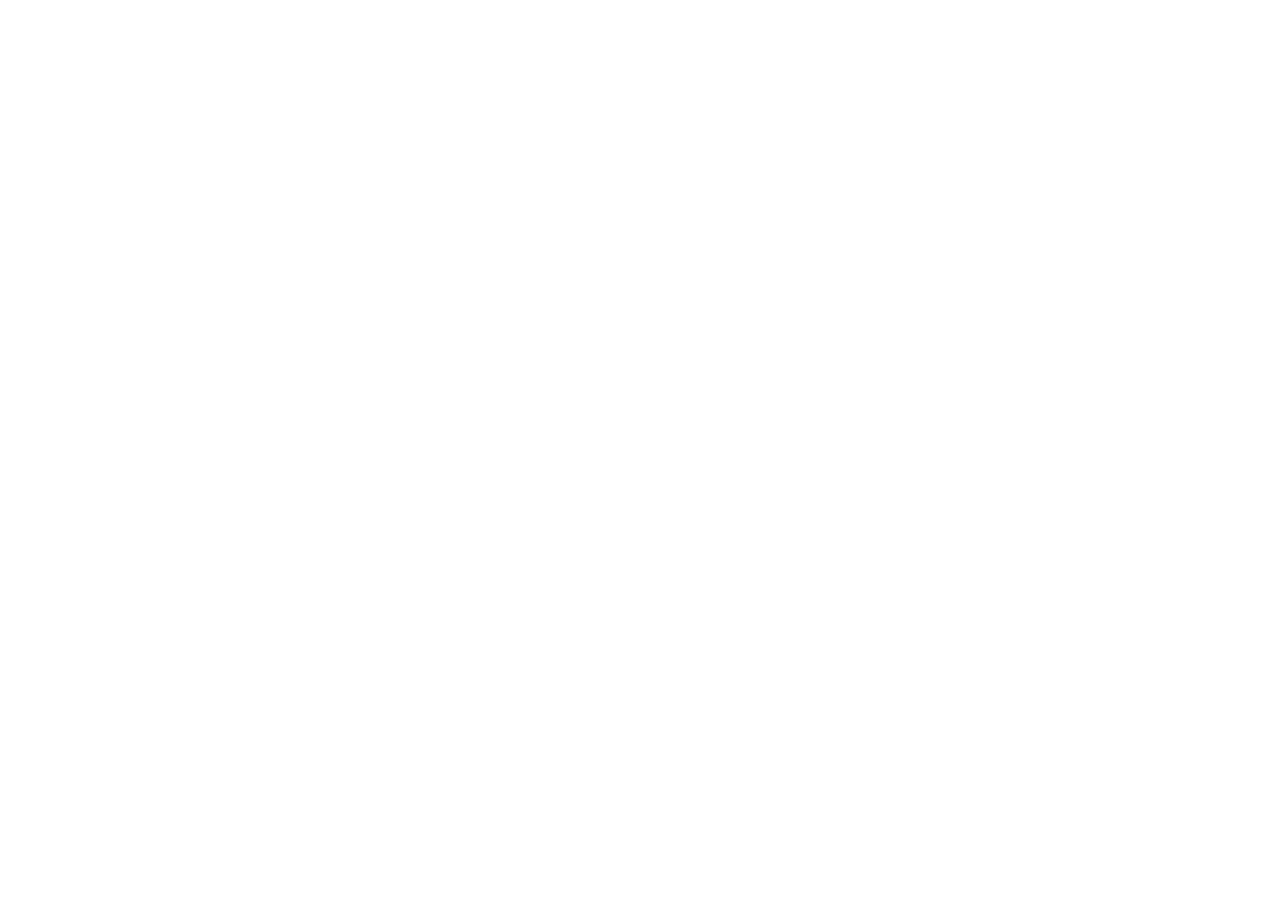
==== index.html @ adcc033c "angular sanitizer" ====
<!DOCTYPE html>
<html ng-app="app">
<head>
    <meta charset="UTF-8">
    <meta name="viewport" content="width=device-width, initial-scale=1.0" />
    <title>bilillustrations</title>

    <meta property="og:title" content="bilillustrations">
    <meta property="og:description" content="Hi! I'm Bilyana a color matcher & shape drawer.">
    <meta property="og:image" content="app/assets/img/profile-img.png">
    <meta property="og:url" content="https://bilillustrations.github.io">
    <meta content="Hi! I'm Bilyana a color matcher & shape drawer." name="description">

    <!-- Favicons -->
    <link href="favicon.png" rel="icon">
    <link href="favicon.png" rel="apple-touch-icon">
    <link rel="icon" type="image/x-icon" href="favicon.png" />

    <!-- Google Fonts -->
    <link href="https://fonts.googleapis.com/css2?family=Montserrat:wght@400;600&family=Roboto&display=swap" rel="stylesheet">

    <!-- Vendor CSS Files -->
    <link href="app/assets/vendor/aos/aos.css" rel="stylesheet">
    <link href="app/assets/vendor/bootstrap/css/bootstrap.min.css" rel="stylesheet">
    <link href="app/assets/vendor/bootstrap-icons/bootstrap-icons.css" rel="stylesheet">

    <!-- Template Main CSS File -->
    <link href="app/assets/css/style.css" rel="stylesheet">
    <link href="app/assets/css/custom.css" rel="stylesheet">
</head>
<body>
    <!-- ======= Mobile nav toggle button ======= -->
    <i class="bi bi-list mobile-nav-toggle d-xl-none"></i>

    <header id="header">
        <menu class="m-0 h-100"></menu>
    </header>

    <legal></legal>
    <main id="main">
        <div class="w-100 text-center d-xl-none mt-5 mb-3">
            <img src="app/assets/img/logo-landscape.png" 
                alt="Bilyana" 
                fetchpriority="high" 
                style="width: 65%; max-width: 300px; min-height: 75px;" />
        </div>
        <portfolio></portfolio>
        <about></about>
        <contact></contact>
        <footer-component></footer-component>
    </main>

    <a href="#" class="back-to-top d-flex align-items-center justify-content-center"><i class="bi bi-arrow-up-short"></i></a>

    <!-- Vendor JS Files -->
    <script src="app/assets/vendor/aos/aos.js"></script>
    <script src="app/assets/vendor/bootstrap/js/bootstrap.bundle.min.js"></script>
    <script src="app/assets/vendor/isotope-layout/isotope.pkgd.min.js"></script>

    <script src="app/plugins/angular.min.js"></script>
    <script src="app/plugins/angular-translate.min.js"></script>
    <script src="app/plugins/angular-translate-loader-static-files.min.js"></script>
    <script src="app/plugins/angular-sanitize.min.js"></script>

    <script src="app/js/main.js"></script>

    <script src="app/components/languageSelector/languageSelector.js"></script>
    <script src="app/components/legal/legal.js"></script>
    <script src="app/components/menu/menu.js"></script>
    <script src="app/components/portfolio/portfolio.js"></script>
    <script src="app/components/contact/contact.js"></script>
    <script src="app/components/footer/footer.js"></script>
    <script src="app/components/about/about.js"></script>
      
    <script src="app/assets/js/main.js"></script>
</body>
</html>
---- app/assets/css/style.css ----
body {
  font-family: 'Montserrat', "Roboto", sans-serif;
  color: #272829;
}

a {
  color: #ec2224;
  text-decoration: none;
}

    a:hover {
        color: #cd1618;
        text-decoration: none;
    }

h1,
h2,
h3,
h4,
h5,
h6 {
  font-family: 'Montserrat', 'Roboto', none;
}

/*--------------------------------------------------------------
# Back to top button
--------------------------------------------------------------*/
.back-to-top {
  position: fixed;
  visibility: hidden;
  opacity: 0;
  right: 15px;
  bottom: 15px;
  z-index: 996;
  background: #ec2224;
  width: 40px;
  height: 40px;
  border-radius: 50px;
  transition: all 0.4s;
}

.back-to-top i {
  font-size: 28px;
  color: #fff;
  line-height: 0;
}

.back-to-top:hover {
  background: #2eafec;
  color: #fff;
}

.back-to-top.active {
  visibility: visible;
  opacity: 1;
}

/*--------------------------------------------------------------
# Header
--------------------------------------------------------------*/
#header {
  position: fixed;
  top: 0;
  left: 0;
  bottom: 0;
  width: 300px;
  transition: all ease-in-out 0.5s;
  z-index: 9997;
  transition: all 0.5s;
  padding: 0 15px;
  overflow-y: auto;
}

#header .profile img {
  margin: 15px auto;
  display: block;
  width: 120px;
  border: 8px solid #2c2f3f;
}

#header .profile h1 {
  font-size: 24px;
  margin: 0;
  padding: 0;
  font-weight: 600;
  -moz-text-align-last: center;
  text-align-last: center;
  font-family: 'Montserrat', "Roboto", sans-serif;
}

#header .profile h1 a,
#header .profile h1 a:hover {
  color: #fff;
  text-decoration: none;
}

#header .profile .social-links a {
  font-size: 18px;
  display: inline-block;
  background: #212431;
  color: #fff;
  line-height: 1;
  padding: 8px 0;
  margin-right: 4px;
  border-radius: 50%;
  text-align: center;
  width: 36px;
  height: 36px;
  transition: 0.3s;
}

#header .profile .social-links a:hover {
  background: #ec2224;
  color: #fff;
  text-decoration: none;
}

#main {
  margin-left: 300px;
}

@media (max-width: 1199px) {
  #header {
    left: -300px;
    box-shadow: none!important;
  }

  #main {
    margin-left: 0;
  }
}

/*--------------------------------------------------------------
# Navigation Menu
--------------------------------------------------------------*/
/* Desktop Navigation */
.nav-menu {
  padding: 30px 0 0 0;
}

.nav-menu * {
  margin: 0;
  padding: 0;
  list-style: none;
}

.nav-menu>ul>li {
  position: relative;
  white-space: nowrap;
}

.nav-menu a,
.nav-menu a:focus {
  display: flex;
  flex-direction: column;
  align-items: center;
  color: #a8a9b4;
  padding: 12px 15px;
  margin-bottom: 8px;
  transition: 0.3s;
  font-size: 15px;
}

.nav-menu a i,
.nav-menu a:focus i {
  font-size: 24px;
  padding-right: 8px;
  color: #6f7180;
}

.nav-menu a:hover,
.nav-menu .active,
.nav-menu .active:focus,
.nav-menu li:hover>a {
  text-decoration: none;
  color: #fff;
}

.nav-menu a:hover i,
.nav-menu .active i,
.nav-menu .active:focus i,
.nav-menu li:hover>a i {
  color: #ec2224;
}

/* Mobile Navigation */
.mobile-nav-toggle {
  position: fixed;
  right: 15px;
  top: 15px;
  z-index: 9998;
  border: 0;
  font-size: 24px;
  transition: all 0.4s;
  outline: none !important;
  background-color: #ec2224;
  color: #fff;
  width: 40px;
  height: 40px;
  display: inline-flex;
  align-items: center;
  justify-content: center;
  line-height: 0;
  border-radius: 50px;
  cursor: pointer;
}

.mobile-nav-active {
  overflow: hidden;
}

.mobile-nav-active #header {
  left: 0;
  box-shadow: 0px 0px 15px #00000026 !important;
  
}

/*--------------------------------------------------------------
# Sections General
--------------------------------------------------------------*/
section {
  padding: 60px 0;
  overflow: hidden;
}

.section-bg {
    background: #fff9fc;
}

.section-title {
  padding-bottom: 30px;
}

.section-title h2 {
  font-size: 32px;
  font-weight: bold;
  margin-bottom: 20px;
  padding-bottom: 20px;
  position: relative;
  color: #173b6c;
  text-align: center;
}

.section-title p {
  margin-bottom: 0;
}

/*--------------------------------------------------------------
# About
--------------------------------------------------------------*/
.about .content h3 {
  font-weight: 700;
  font-size: 26px;
  color: #173b6c;
}

.about .content ul {
  list-style: none;
  padding: 0;
}

.about .content ul li {
  margin-bottom: 20px;
  display: flex;
  align-items: center;
}

.about .content ul strong {
  margin-right: 10px;
}

.about .content ul i {
  font-size: 16px;
  margin-right: 5px;
  color: #ec2224;
  line-height: 0;
}

.about .content p:last-child {
  margin-bottom: 0;
}


/*--------------------------------------------------------------
# Portfolio
--------------------------------------------------------------*/
.portfolio .portfolio-item {
  margin-bottom: 30px;
}

.portfolio #portfolio-filter-category {
  padding: 0;
  margin: 0 auto 35px auto;
  list-style: none;
  text-align: center;
  background: #fff;
  border-radius: 50px;
  padding: 2px 15px;
}

.portfolio #portfolio-filter-category li {
  cursor: pointer;
  display: inline-block;
  padding: 10px 15px 8px 15px;
  font-size: 14px;
  font-weight: 600;
  line-height: 1;
  text-transform: uppercase;
  color: #272829;
  margin-bottom: 5px;
  transition: all 0.3s ease-in-out;
}

.portfolio #portfolio-filter-category li:hover,
.portfolio #portfolio-filter-category li.filter-active {
  color: #ec2224;
}

.portfolio #portfolio-filter-category li:last-child {
  margin-right: 0;
}

.portfolio .portfolio-wrap {
  transition: 0.3s;
  position: relative;
  overflow: hidden;
  z-index: 1;
}

.portfolio .portfolio-wrap::before {
  content: "";
  background: rgba(255, 255, 255, 0.5);
  position: absolute;
  left: 0;
  right: 0;
  top: 0;
  bottom: 0;
  transition: all ease-in-out 0.3s;
  z-index: 2;
  opacity: 0;
}

.portfolio .portfolio-wrap .portfolio-links {
  opacity: 1;
  left: 0;
  right: 0;
  bottom: -60px;
  z-index: 3;
  position: absolute;
  transition: none;
  display: flex;
  justify-content: center;
}

.portfolio .portfolio-wrap .portfolio-links a {
  color: #fff;
  font-size: 28px;
  text-align: center;
  transition: 0.3s;
  width: 50%;
}


    .portfolio .portfolio-wrap .portfolio-links a + a {
        border-left: 1px solid #cd1618;
    }

.portfolio .portfolio-wrap:hover::before {
  top: 0;
  left: 0;
  right: 0;
  bottom: 0;
  opacity: 1;
}

.portfolio .portfolio-wrap:hover .portfolio-links {
  opacity: 1;
  bottom: 0;
}

/*--------------------------------------------------------------
# Portfolio Details
--------------------------------------------------------------*/
.portfolio-details {
  padding-top: 40px;
}

.portfolio-details .portfolio-details-slider img {
  width: 100%;
}

.portfolio-details .portfolio-details-slider .swiper-pagination {
  margin-top: 20px;
  position: relative;
}

.portfolio-details .portfolio-details-slider .swiper-pagination .swiper-pagination-bullet {
  width: 12px;
  height: 12px;
  background-color: #fff;
  opacity: 1;
  border: 1px solid #ec2224;
}

.portfolio-details .portfolio-details-slider .swiper-pagination .swiper-pagination-bullet-active {
  background-color: #ec2224;
}

.portfolio-details .portfolio-info {
  padding: 30px;
  box-shadow: 0px 0 30px rgba(5, 13, 24, 0.08);
}

.portfolio-details .portfolio-info h3 {
  font-size: 22px;
  font-weight: 700;
  margin-bottom: 20px;
  padding-bottom: 20px;
  border-bottom: 1px solid #eee;
}

.portfolio-details .portfolio-info ul {
  list-style: none;
  padding: 0;
  font-size: 15px;
}

.portfolio-details .portfolio-info ul li+li {
  margin-top: 10px;
}

.portfolio-details .portfolio-description {
  padding-top: 30px;
}

.portfolio-details .portfolio-description h2 {
  font-size: 26px;
  font-weight: 700;
  margin-bottom: 20px;
}

.portfolio-details .portfolio-description p {
  padding: 0;
}

/*--------------------------------------------------------------
# Services
--------------------------------------------------------------*/
.services .icon-box {
  margin-bottom: 20px;
}

.services .icon {
  float: left;
  display: flex;
  align-items: center;
  justify-content: center;
  width: 54px;
  height: 54px;
  background: #ec2224;
  border-radius: 50%;
  transition: 0.5s;
  border: 1px solid #ec2224;
}

.services .icon i {
  color: #fff;
  font-size: 24px;
  line-height: 0;
}

.services .icon-box:hover .icon {
  background: #fff;
}

.services .icon-box:hover .icon i {
  color: #ec2224;
}

.services .title {
  margin-left: 80px;
  font-weight: 700;
  margin-bottom: 15px;
  font-size: 18px;
}

.services .title a {
  color: #343a40;
}

.services .title a:hover {
  color: #ec2224;
}

.services .description {
  margin-left: 80px;
  line-height: 24px;
  font-size: 14px;
}

/*--------------------------------------------------------------
# Contact
--------------------------------------------------------------*/
.contact {
  padding-bottom: 130px;
}

.contact .info {
  padding: 30px;
    background: #fff;
    width: 100%;
    border: 1px solid #f1f1f1;
    margin: 1.5rem 0;
    box-shadow: 0 0 10px 0 rgba(0, 0, 0, 0.12);
}

    .contact .info i {
        font-size: 20px;
        color: #ec2224;
        float: left;
        width: 44px;
        height: 44px;
        background: #ff9fbc;
        display: flex;
        justify-content: center;
        align-items: center;
        border-radius: 50px;
        transition: all 0.3s ease-in-out;
    }

.contact .info h4 {
  padding: 0 0 0 60px;
  font-size: 22px;
  font-weight: 600;
  margin-bottom: 5px;
  color: #050d18;
}

.contact .info p {
  padding: 0 0 10px 60px;
  margin-bottom: 20px;
  font-size: 14px;
  color: #173b6c;
}

.contact .info .email p {
  padding-top: 5px;
}

.contact .info .social-links {
  padding-left: 60px;
}

.contact .info .social-links a {
  font-size: 18px;
  display: inline-block;
  background: #333;
  color: #fff;
  line-height: 1;
  padding: 8px 0;
  border-radius: 50%;
  text-align: center;
  width: 36px;
  height: 36px;
  transition: 0.3s;
  margin-right: 10px;
}

.contact .info .social-links a:hover {
  background: #ec2224;
  color: #fff;
}

.contact .info .email:hover i,
.contact .info .address:hover i,
.contact .info .phone:hover i {
  background: #ec2224;
  color: #fff;
}

.contact .php-email-form {
  width: 100%;
  padding: 30px;
  background: #fff;
  box-shadow: 0 0 24px 0 rgba(0, 0, 0, 0.12);
}

.contact .php-email-form .form-group {
  padding-bottom: 8px;
}

.contact .php-email-form .validate {
  display: none;
  color: red;
  margin: 0 0 15px 0;
  font-weight: 400;
  font-size: 13px;
}

.contact .php-email-form .error-message {
  display: none;
  color: #fff;
  background: #ed3c0d;
  text-align: left;
  padding: 15px;
  font-weight: 600;
}

.contact .php-email-form .error-message br+br {
  margin-top: 25px;
}

.contact .php-email-form .sent-message {
  display: none;
  color: #fff;
  background: #18d26e;
  text-align: center;
  padding: 15px;
  font-weight: 600;
}

.contact .php-email-form .loading {
  display: none;
  background: #fff;
  text-align: center;
  padding: 15px;
}

.contact .php-email-form .loading:before {
  content: "";
  display: inline-block;
  border-radius: 50%;
  width: 24px;
  height: 24px;
  margin: 0 10px -6px 0;
  border: 3px solid #18d26e;
  border-top-color: #eee;
  animation: animate-loading 1s linear infinite;
}

.contact .php-email-form .form-group {
  margin-bottom: 15px;
}

.contact .php-email-form label {
  padding-bottom: 8px;
}

.contact .php-email-form input,
.contact .php-email-form textarea {
  border-radius: 0;
  box-shadow: none;
  font-size: 14px;
}

.contact .php-email-form input {
  height: 44px;
}

.contact .php-email-form textarea {
  padding: 10px 15px;
}

.contact .php-email-form button[type=submit] {
  background: #ec2224;
  border: 0;
  padding: 10px 24px;
  color: #fff;
  transition: 0.4s;
  border-radius: 4px;
}

    .contact .php-email-form button[type=submit]:hover {
        background: #cd1618;
    }

@keyframes animate-loading {
  0% {
    transform: rotate(0deg);
  }

  100% {
    transform: rotate(360deg);
  }
}

/*--------------------------------------------------------------
# Breadcrumbs
--------------------------------------------------------------*/
.breadcrumbs {
  padding: 20px 0;
  background: #f9f9f9;
}

.breadcrumbs h2 {
  font-size: 26px;
  font-weight: 300;
}

.breadcrumbs ol {
  display: flex;
  flex-wrap: wrap;
  list-style: none;
  padding: 0;
  margin: 0;
  font-size: 15px;
}

.breadcrumbs ol li+li {
  padding-left: 10px;
}

.breadcrumbs ol li+li::before {
  display: inline-block;
  padding-right: 10px;
  color: #0e2442;
  content: "/";
}

@media (max-width: 768px) {
  .breadcrumbs .d-flex {
    justify-content: center!important;
  }
}

/*--------------------------------------------------------------
# Footer
--------------------------------------------------------------*/
#footer {
  padding: 15px;
  color: #f4f6fd;
  font-size: 14px;
  position: fixed;
  left: 0;
  bottom: 0;
  width: 300px;
  z-index: 9999;
  background: #040b14;
}

#footer .copyright {
  text-align: center;
}

#footer .credits {
  padding-top: 5px;
  text-align: center;
  font-size: 13px;
  color: #eaebf0;
}

@media (max-width: 1199px) {
  #footer {
    position: static;
    width: auto;
    padding-right: 20px 15px;
  }
}

::-moz-selection { /* Code for Firefox */
  color: white;
  background: #a362b7;
}

::selection {
  color: white;
  background: #a362b7;
}
---- app/assets/css/custom.css ----
﻿:root {
    --text-color: #272829;
    --bg-color: white;
    --accent-color: #ec2224;
    --accent-background-color: #ff9fbc;
    --accent-background-color-darker: #c96b87;
    --accent-text-color: #ec2224;
    --accent-text-color-darker: #cd1618;
}

#footer {
    position: static;
    width: 100%;
    background-color: var(--bg-color);
    color: var(--text-color);
}

.text-accent {
  color: var(--accent-color);
}

.portfolio #portfolio-filter-category {
    background: white;
}
    .portfolio #portfolio-filter-category li {
        margin: 5px;
        border-radius: 20px;
        background: white;
    }

        .portfolio #portfolio-filter-category li:hover {
            color: white;
            background-color: var(--accent-background-color);
            opacity:0.7;
        }
        .portfolio #portfolio-filter-category li.filter-active {
            color: white;
            background-color: var(--accent-background-color);
        }
.portfolio .portfolio-wrap .portfolio-links {
    bottom: -200px;
    transition: 0.2s ease-in;
}

.portfolio .portfolio-wrap .portfolio-links a {
    width: 100%;
    padding-top: 6px;
    padding-bottom: 6px;
    padding-left: 1rem;
    padding-right: 1rem;
    font-weight: 600;
    background-color: transparent;
    color: var(--text-color);
    font-weight: 900;
}

    .section-title h2 {
        color: var(--accent-text-color);
    }

.portfolio .portfolio-wrap::before {
    background: rgba(255, 255, 255, 0.8);
}

.portfolio .portfolio-wrap:hover .portfolio-links {
    top: 0;
    bottom: 0;
    color: var(--text-color);
    flex-direction: column;
}

.portfolio .portfolio-wrap .portfolio-links a:hover {
    background-color: transparent;
}

.mobile-nav-toggle,
.back-to-top {
    background-color: var(--accent-text-color);
}

    .mobile-nav-toggle:hover,
    .back-to-top:hover {
        background-color: var(--accent-text-color-darker);
    }

.fit-image {
    object-fit: cover;
    height: 100%;
    width: 100%;
}



/*---------Scroll bar---------*/
/* width */
::-webkit-scrollbar {
    width: 10px;
}

/* Track */
::-webkit-scrollbar-track {
    background: #f9f9f9;
}

/* Handle */
::-webkit-scrollbar-thumb {
    background: #a5a5a5;
    border-radius: 10px;
}

/* Handle on hover */
-webkit-scrollbar-thumb:hover {
    background: #555;
}
/*---------End scroll bar---------*/

.breadcrumbs {
    padding: 0;
    height: 50px;
    background: #f9f9f9;
}

.mobile-title {
  font-size: 14px;
  text-align: center;
  padding: 15px 10px 25px 10px;
}

.mobile-title a {
  color: #272829;
}

@media (max-width: 767.98px) {
  .portfolio .portfolio-wrap:hover::before {
    background: none;
    display: none;
  }

  .portfolio .portfolio-wrap:hover .portfolio-links {
    display: none;
    top: auto;
  }

  .portfolio .portfolio-wrap .portfolio-links a {
    font-size: 12px;
    text-align: right;
  }
}

.btn-link {
  color: var(--accent-text-color);
}

.btn-link:hover {
  color: var(--accent-text-color-darker);
}

.btn-primary {
    color: #fff;
    background-color: var(--accent-background-color);
    border-color: var(--accent-background-color);
}

    .btn-primary:hover,
    .btn-primary:active,
    .btn-primary:focus,
    .btn-primary.active,
    .btn-primary:focus-visible,
    .btn-check:checked + .btn, .btn.active, .btn.show, .btn:first-child:active, :not(.btn-check) + .btn:active {
        /* let's darken #004E64 a bit for hover effect */
        background: var(--accent-background-color-darker);
        border-color: var(--accent-background-color-darker);
    }

.form-control:focus {
    border-color: var(--accent-background-color);
    box-shadow: 0px 0px 4px var(--accent-background-color);
}

.box {
    position: relative;
  }
  
  .box::before,
  .box::after {
    content: '';
    position: absolute;
    bottom: 14px;
    width: 40%;
    height: 10px;
    box-shadow: 0 5px 14px rgb(131 131 131);
    z-index: -1;
    transition: all .3s ease-in-out;
  }
  
  .box::before {
    left: 15px;
    transform: skew(-5deg) rotate(-5deg);
  }
  
  .box::after {
    right: 15px;
    transform: skew(5deg) rotate(5deg);
  }
  
  .box:hover::before,
  .box:hover::after {
    box-shadow: 0 2px 14px rgba(0,0,0,.4);
  }
  
  .box:hover::before {
    left: 5px;
  }
  
  .box:hover::after {
    right: 5px;
  }
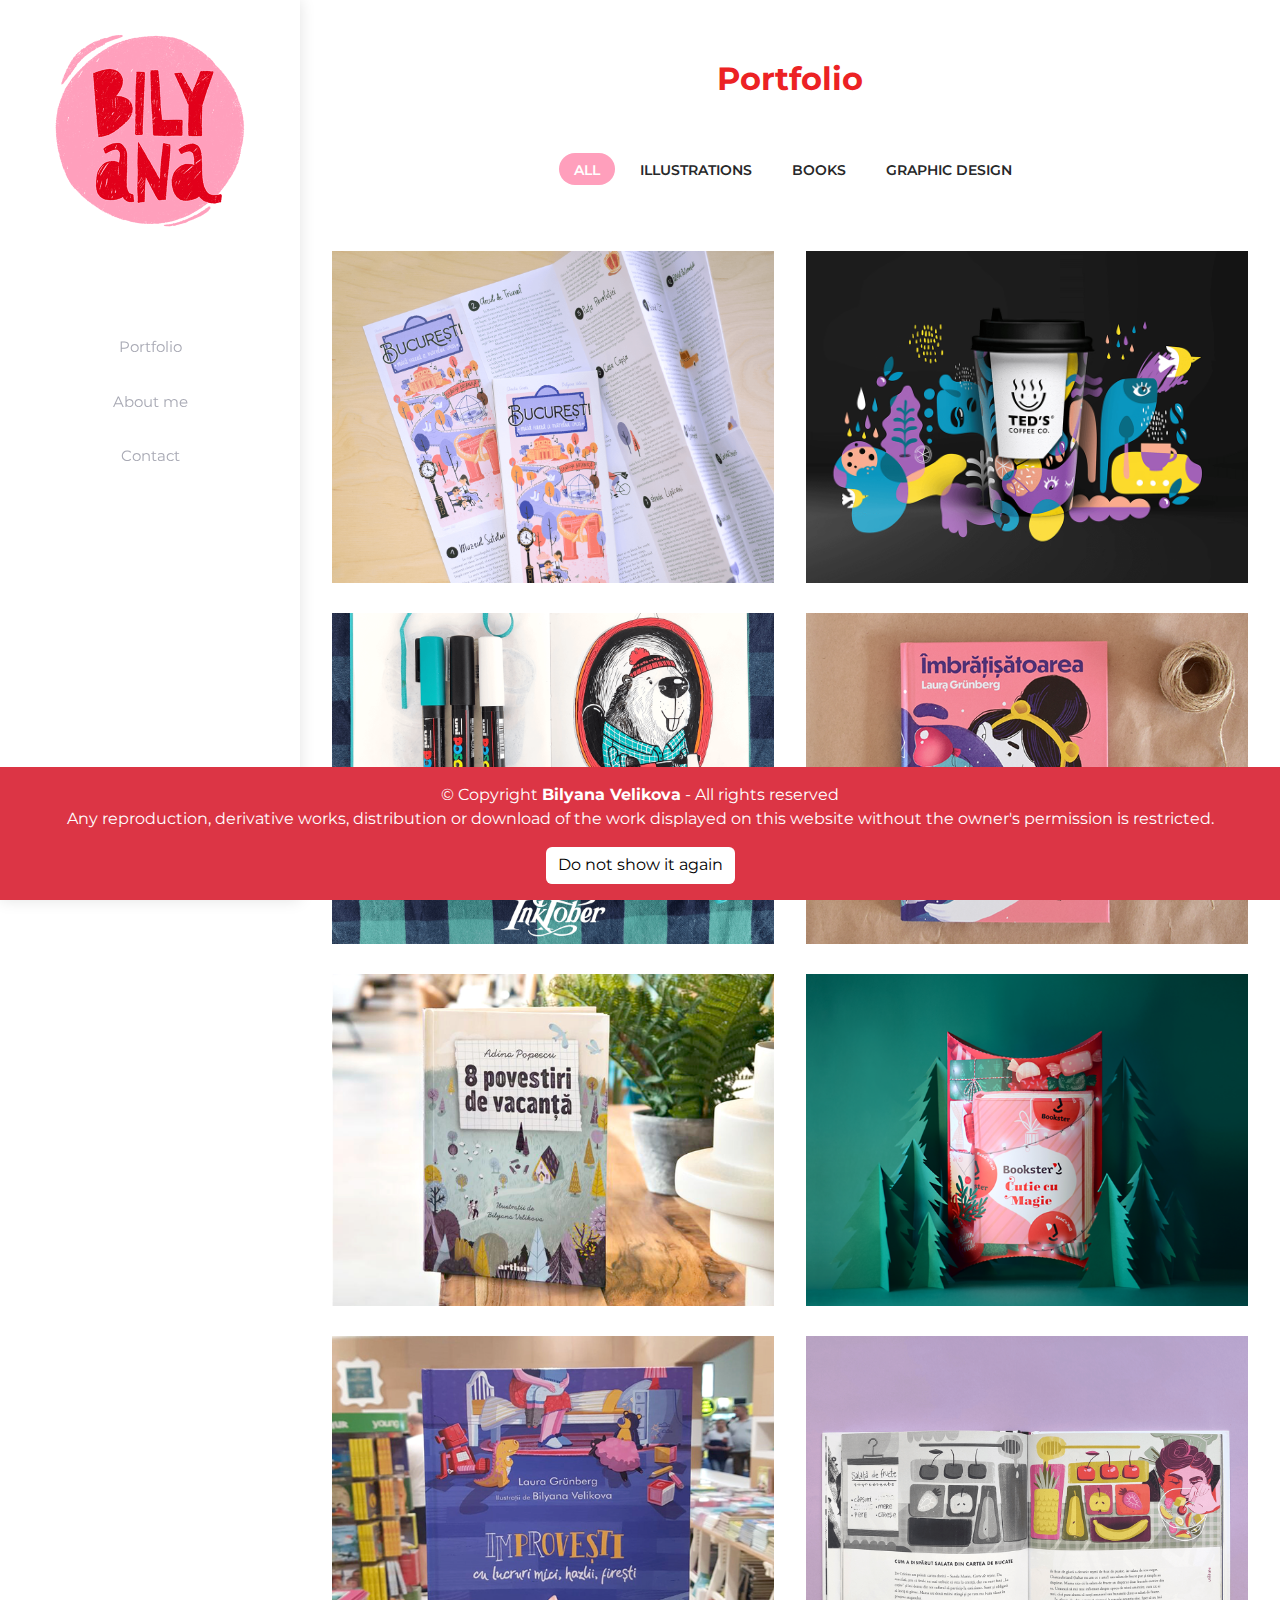
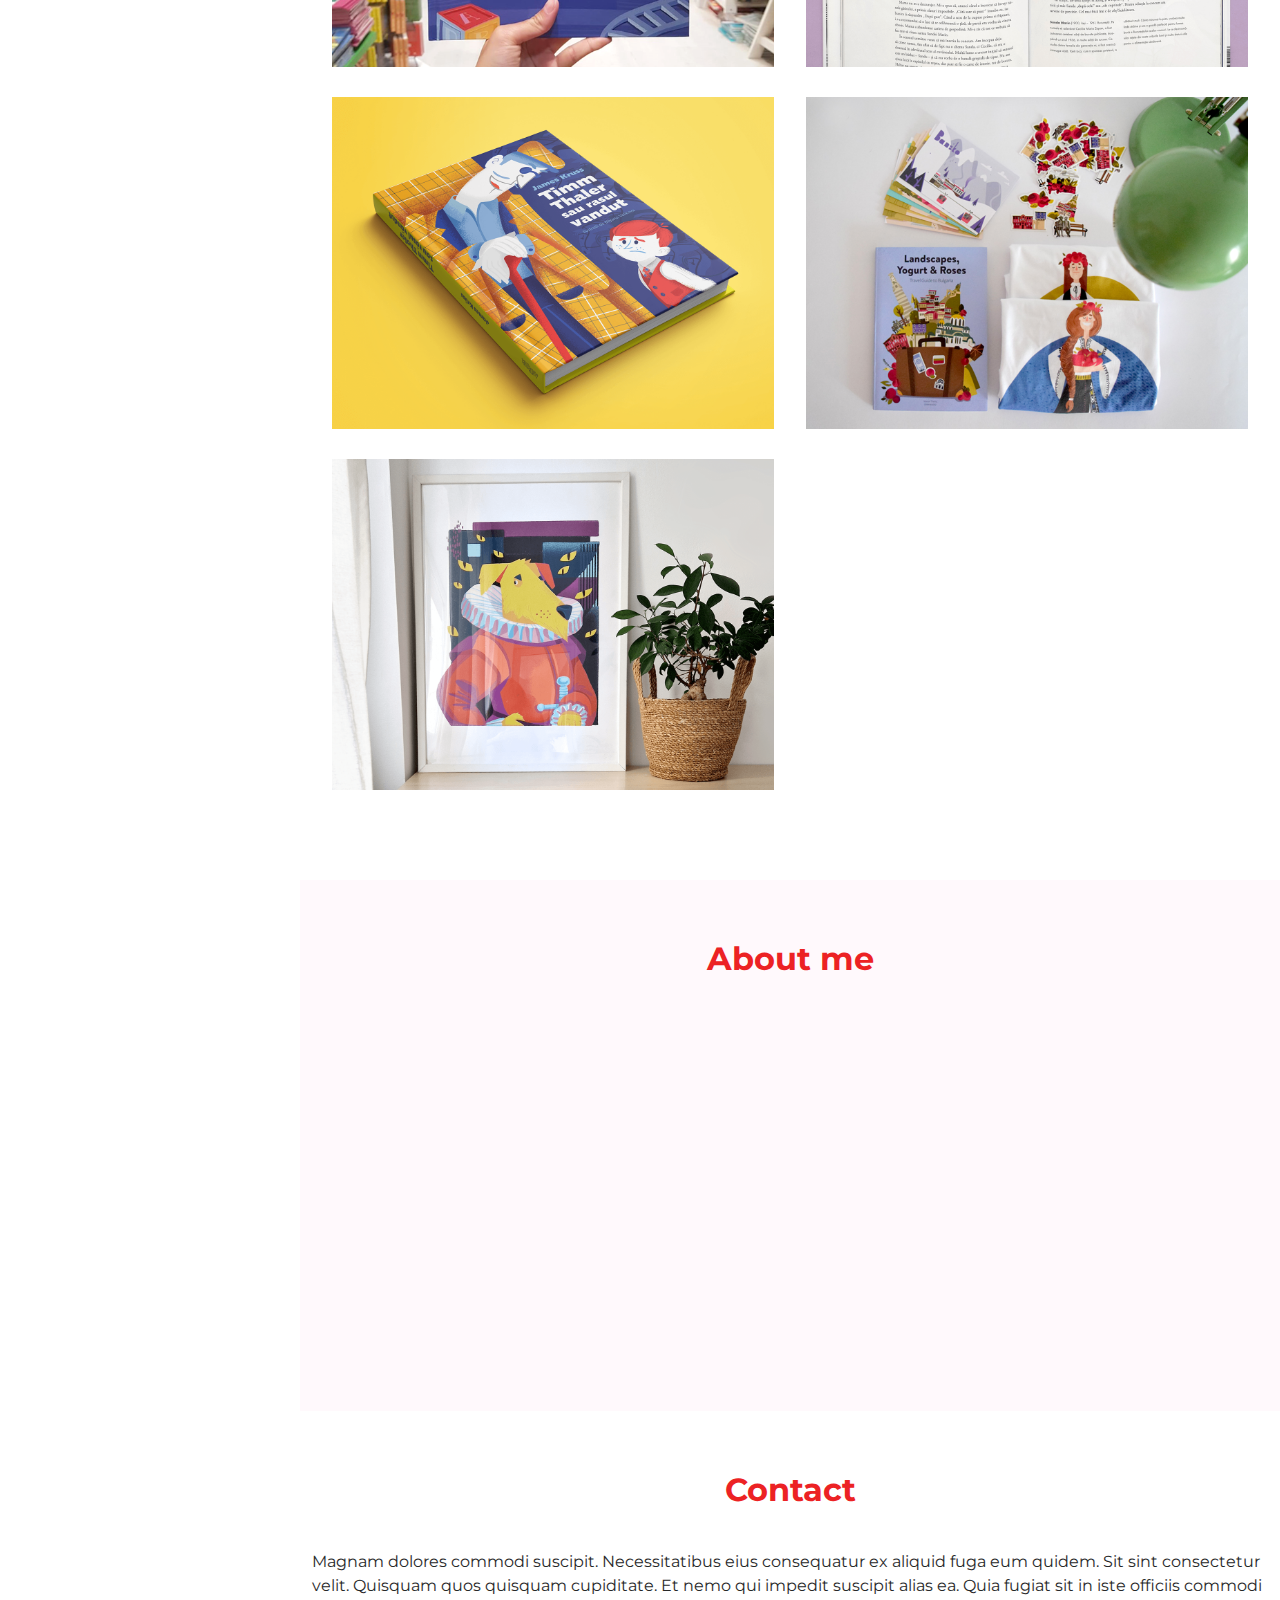
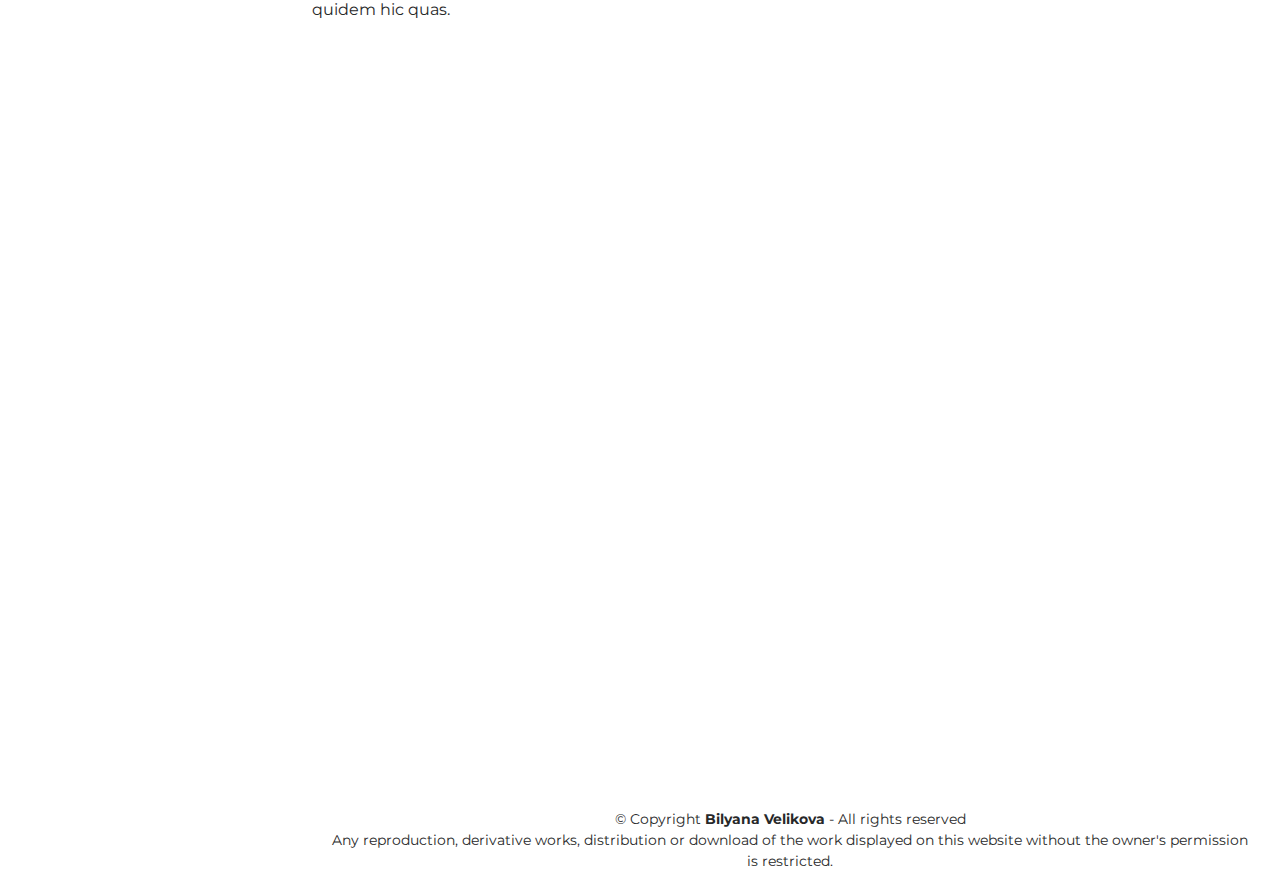
==== commit 9103ad0e: "rollback" ====
--- a/index.html
+++ b/index.html
@@ -60,7 +60,7 @@
     <script src="app/plugins/angular.min.js"></script>
     <script src="app/plugins/angular-translate.min.js"></script>
     <script src="app/plugins/angular-translate-loader-static-files.min.js"></script>
-    <script src="app/plugins/angular-sanitize.min.js"></script>
+    <!-- <script src="app/plugins/angular-sanitize.min.js"></script> -->
 
     <script src="app/js/main.js"></script>
 
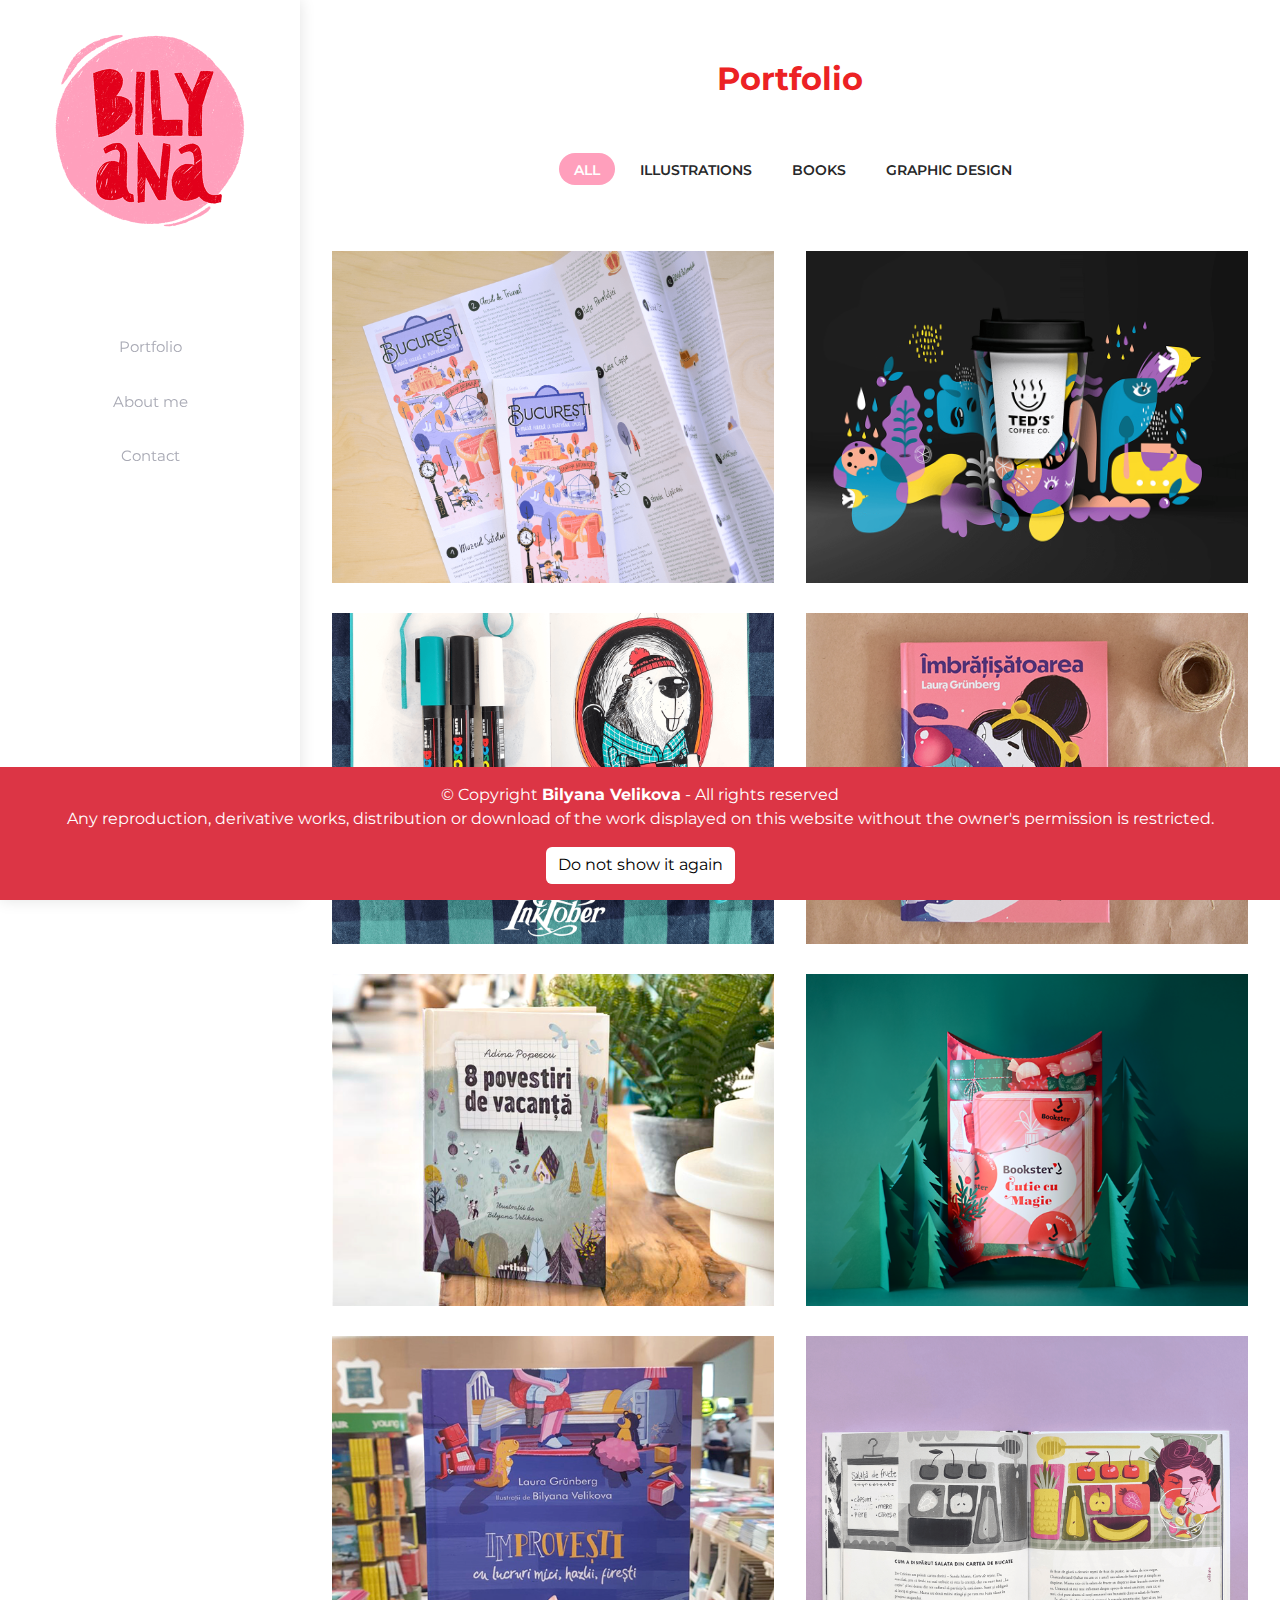
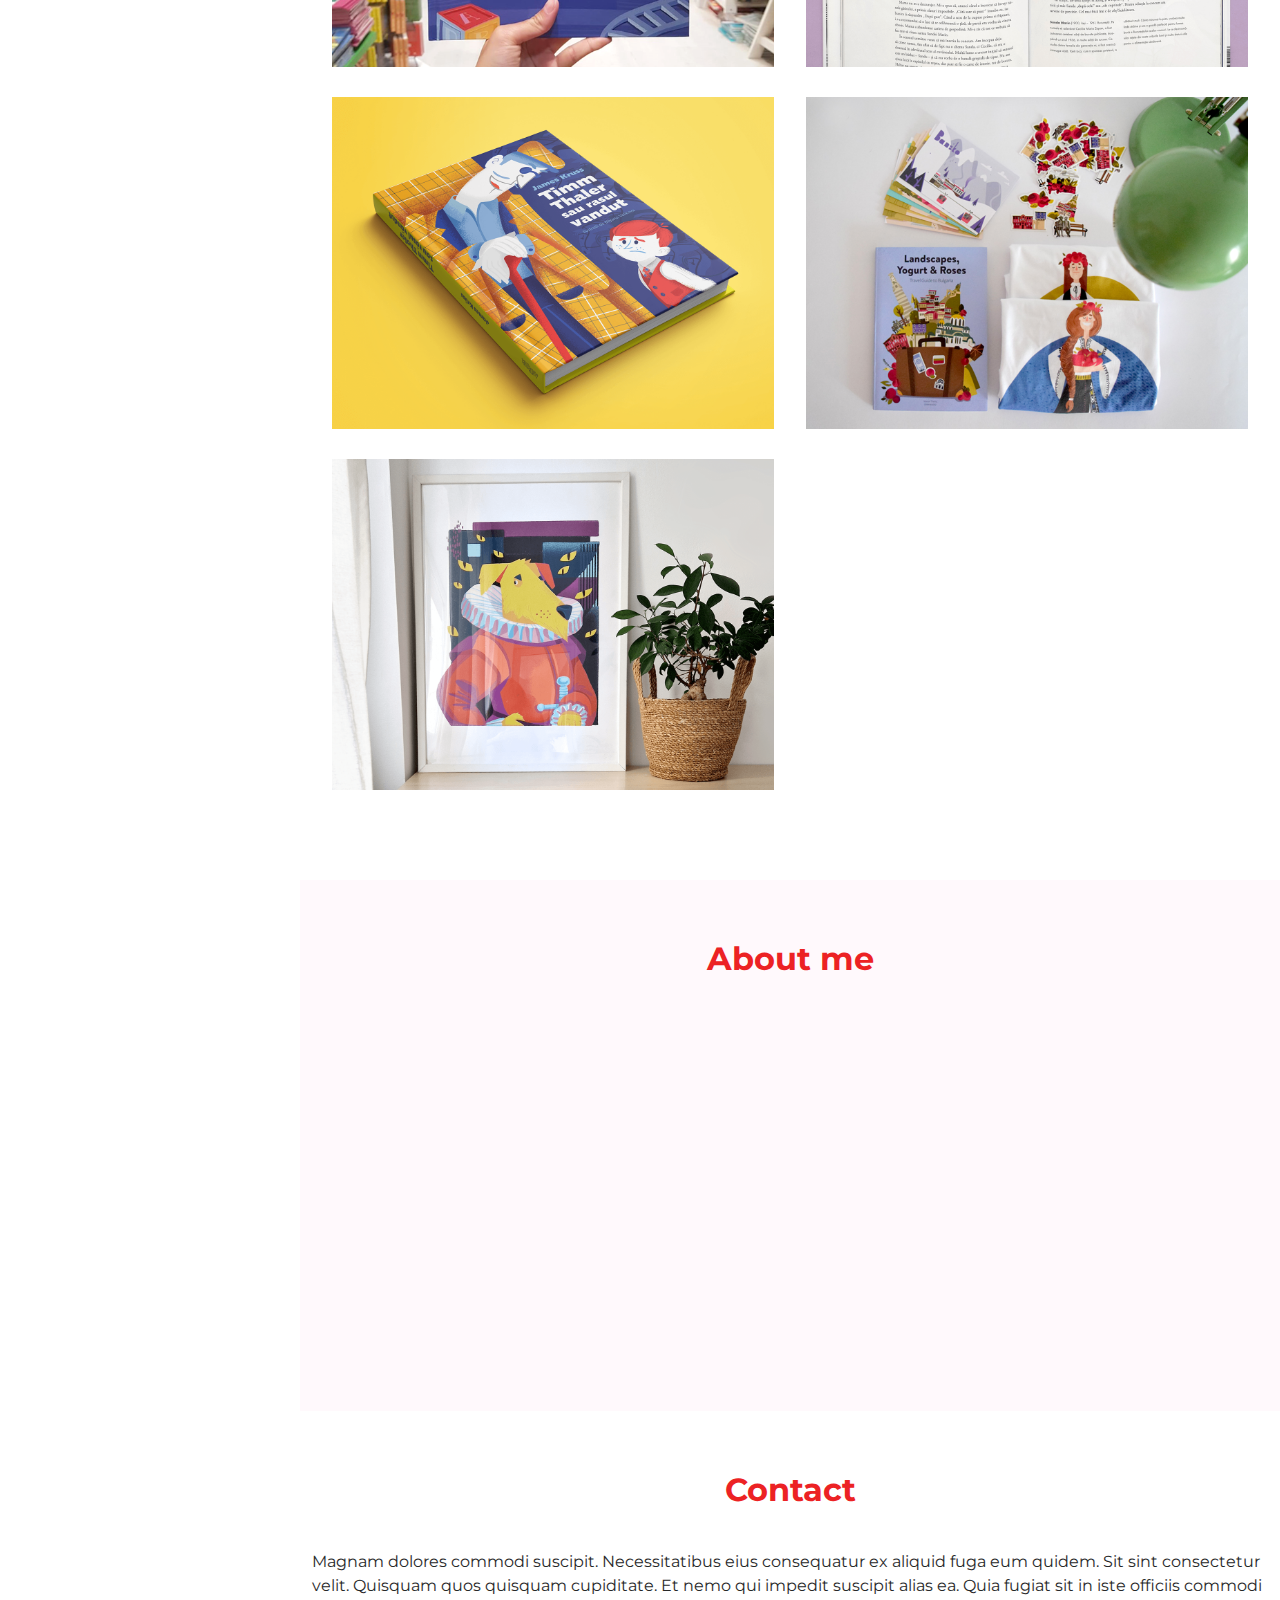
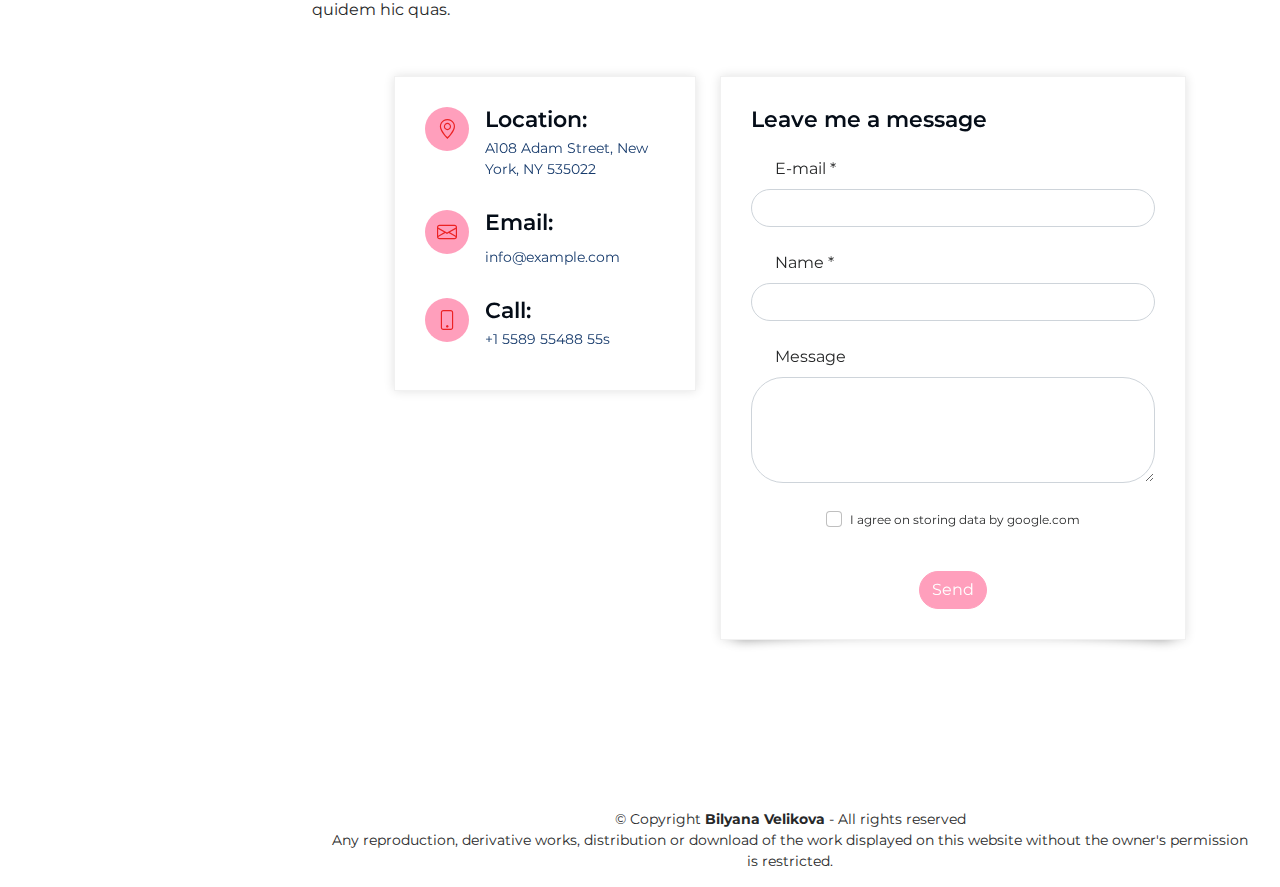
==== commit 10c4c6ef: "try10" ====
--- a/index.html
+++ b/index.html
@@ -60,7 +60,7 @@
     <script src="app/plugins/angular.min.js"></script>
     <script src="app/plugins/angular-translate.min.js"></script>
     <script src="app/plugins/angular-translate-loader-static-files.min.js"></script>
-    <!-- <script src="app/plugins/angular-sanitize.min.js"></script> -->
+    <script src="app/plugins/angular-sanitize.min.js"></script>
 
     <script src="app/js/main.js"></script>
 
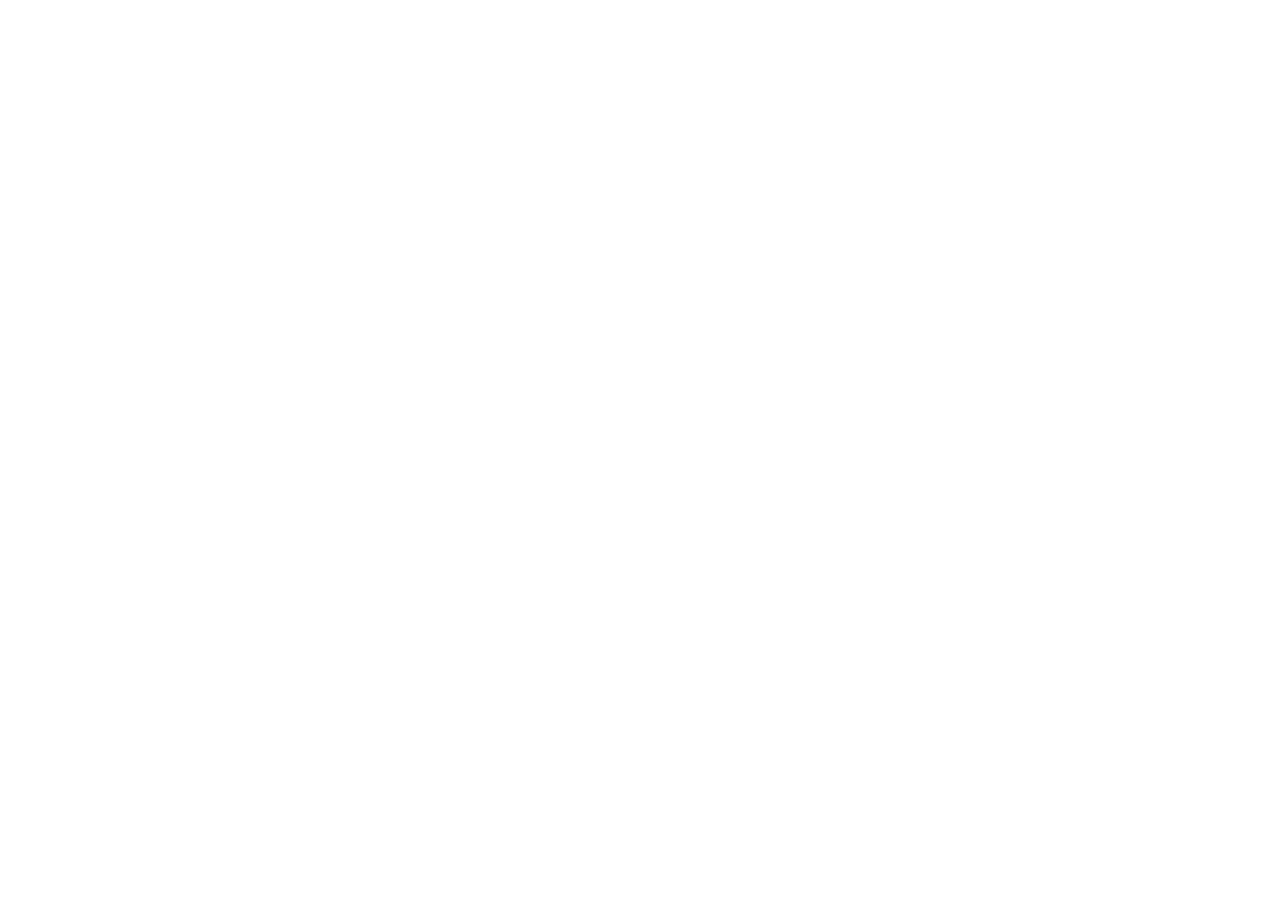
==== commit fbd4a990: "try12" ====
--- a/index.html
+++ b/index.html
@@ -60,7 +60,7 @@
     <script src="app/plugins/angular.min.js"></script>
     <script src="app/plugins/angular-translate.min.js"></script>
     <script src="app/plugins/angular-translate-loader-static-files.min.js"></script>
-    <script src="app/plugins/angular-sanitize.min.js"></script>
+    <!-- <script src="app/plugins/angular-sanitize.min.js"></script> -->
 
     <script src="app/js/main.js"></script>
 
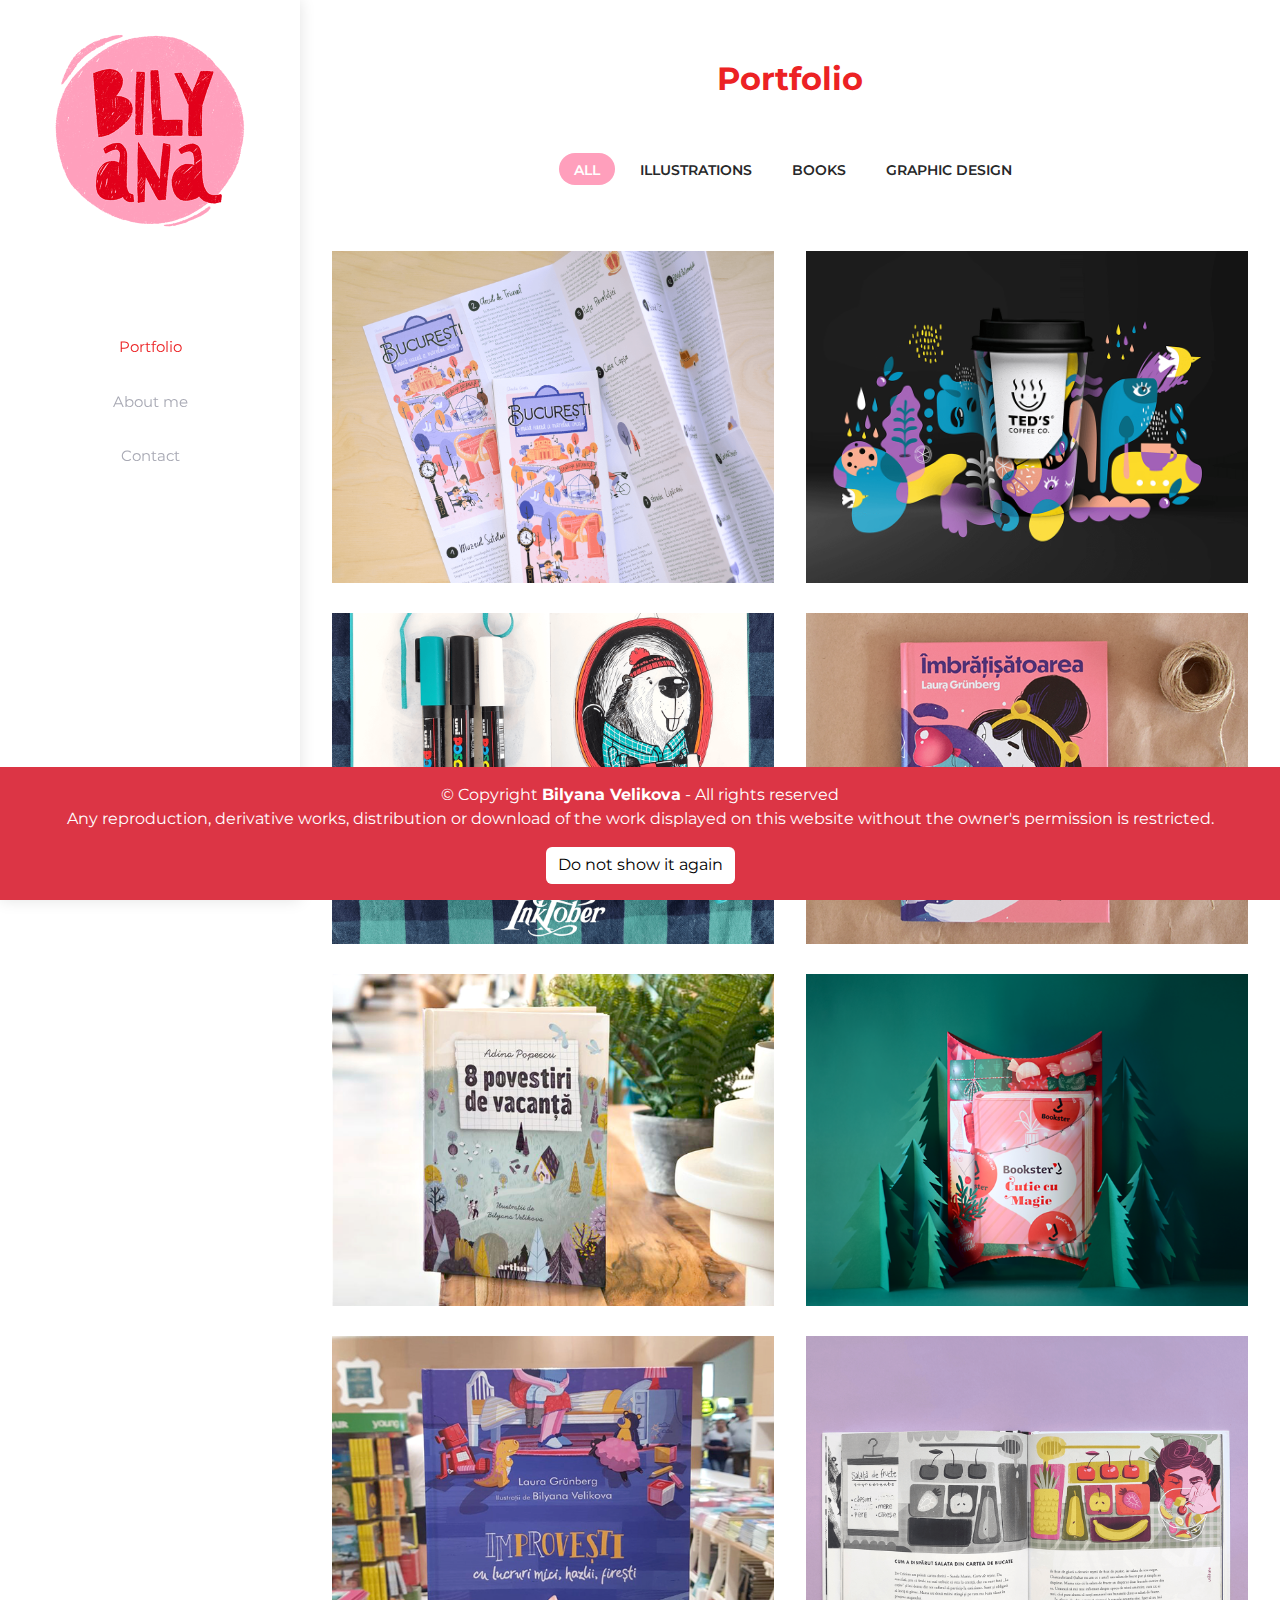
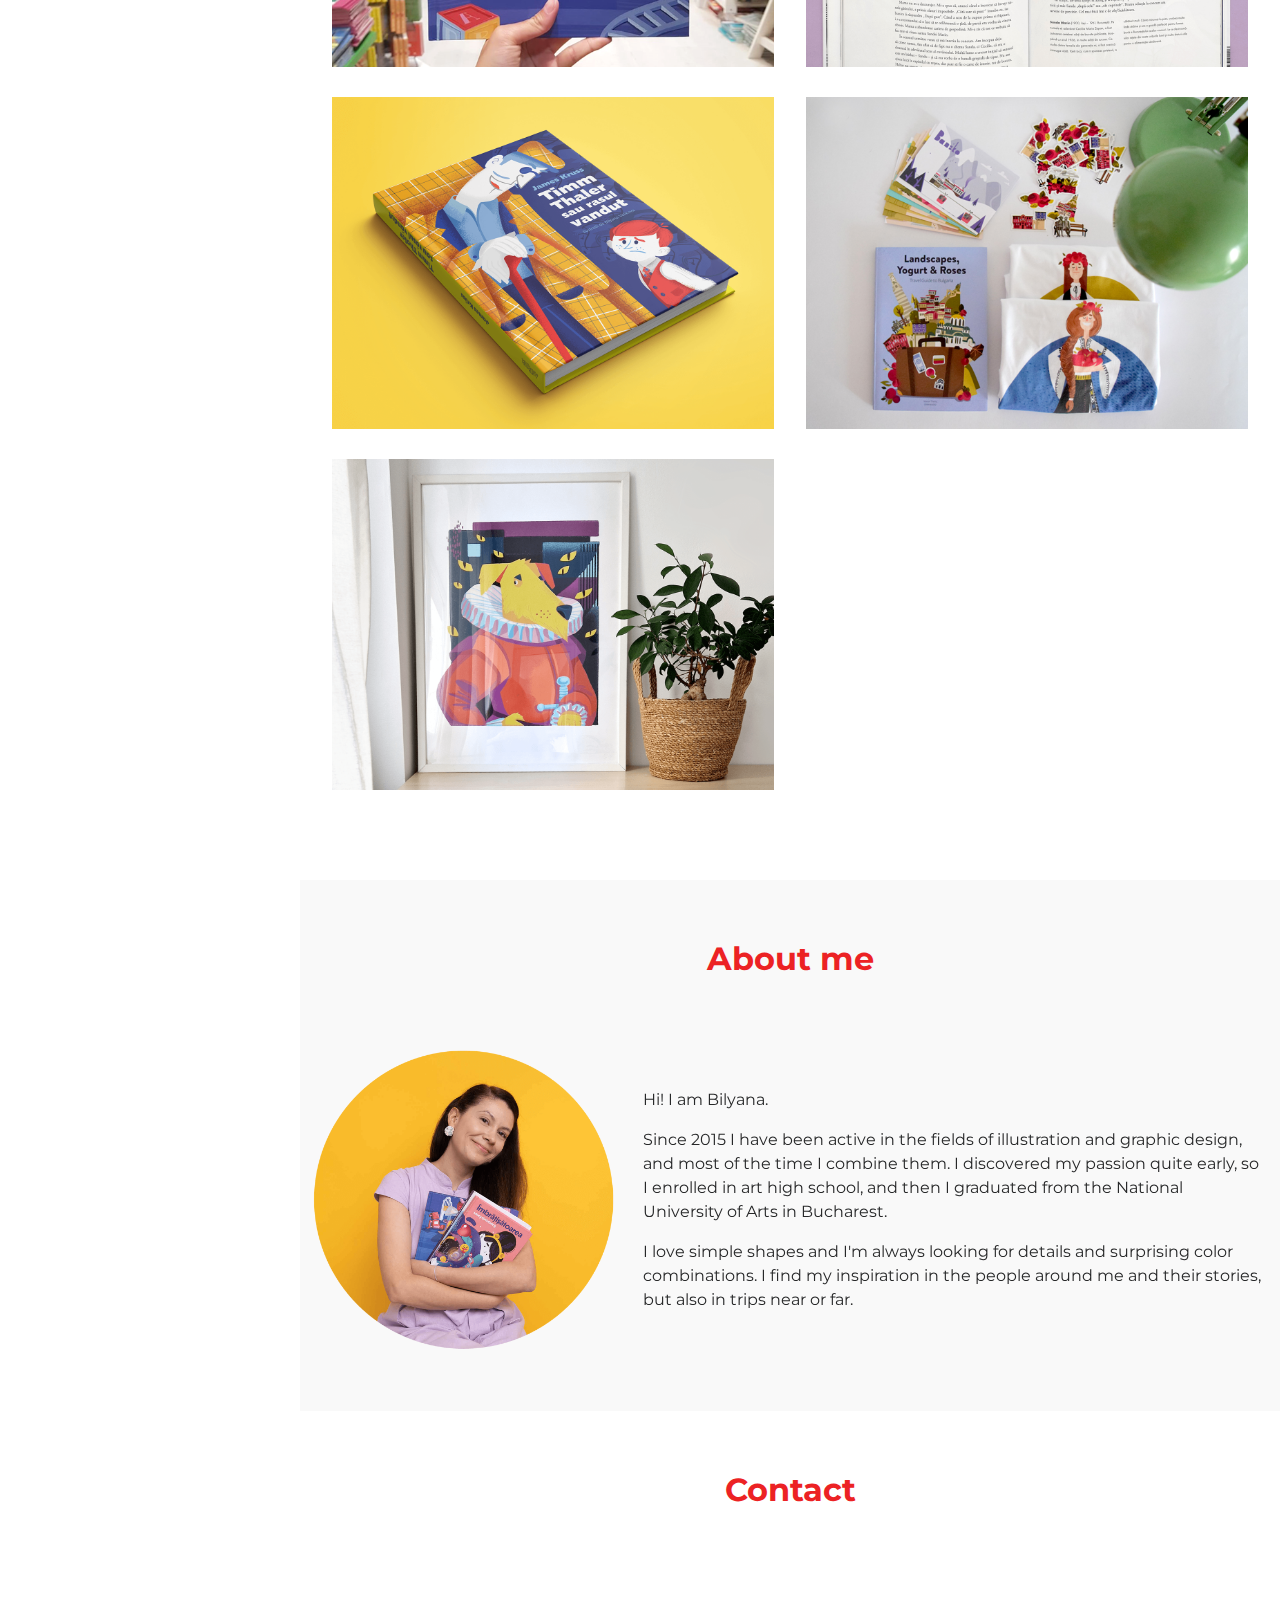
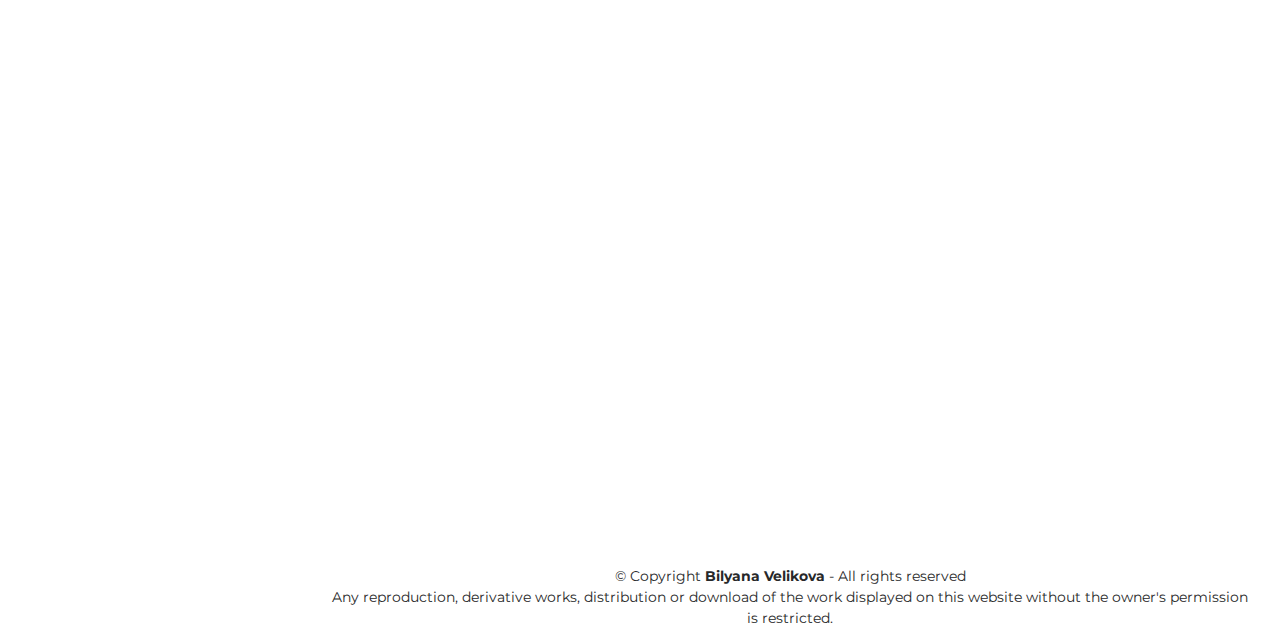
==== commit f2df8938: "changed domain names" ====
--- a/index.html
+++ b/index.html
@@ -8,7 +8,7 @@
     <meta property="og:title" content="bilillustrations">
     <meta property="og:description" content="Hi! I'm Bilyana a color matcher & shape drawer.">
     <meta property="og:image" content="app/assets/img/profile-img.png">
-    <meta property="og:url" content="https://bilillustrations.github.io">
+    <meta property="og:url" content="http://bilillustrations.com">
     <meta content="Hi! I'm Bilyana a color matcher & shape drawer." name="description">
 
     <!-- Favicons -->
--- a/app/assets/css/style.css
+++ b/app/assets/css/style.css
@@ -224,7 +224,7 @@
 }
 
 .section-bg {
-    background: #fff9fc;
+    background: #f9f9f9;
 }
 
 .section-title {
@@ -759,10 +759,10 @@
 
 ::-moz-selection { /* Code for Firefox */
   color: white;
-  background: #a362b7;
+  background: #ff9fbc;
 }
 
 ::selection {
   color: white;
-  background: #a362b7;
+  background: #ff9fbc;
 }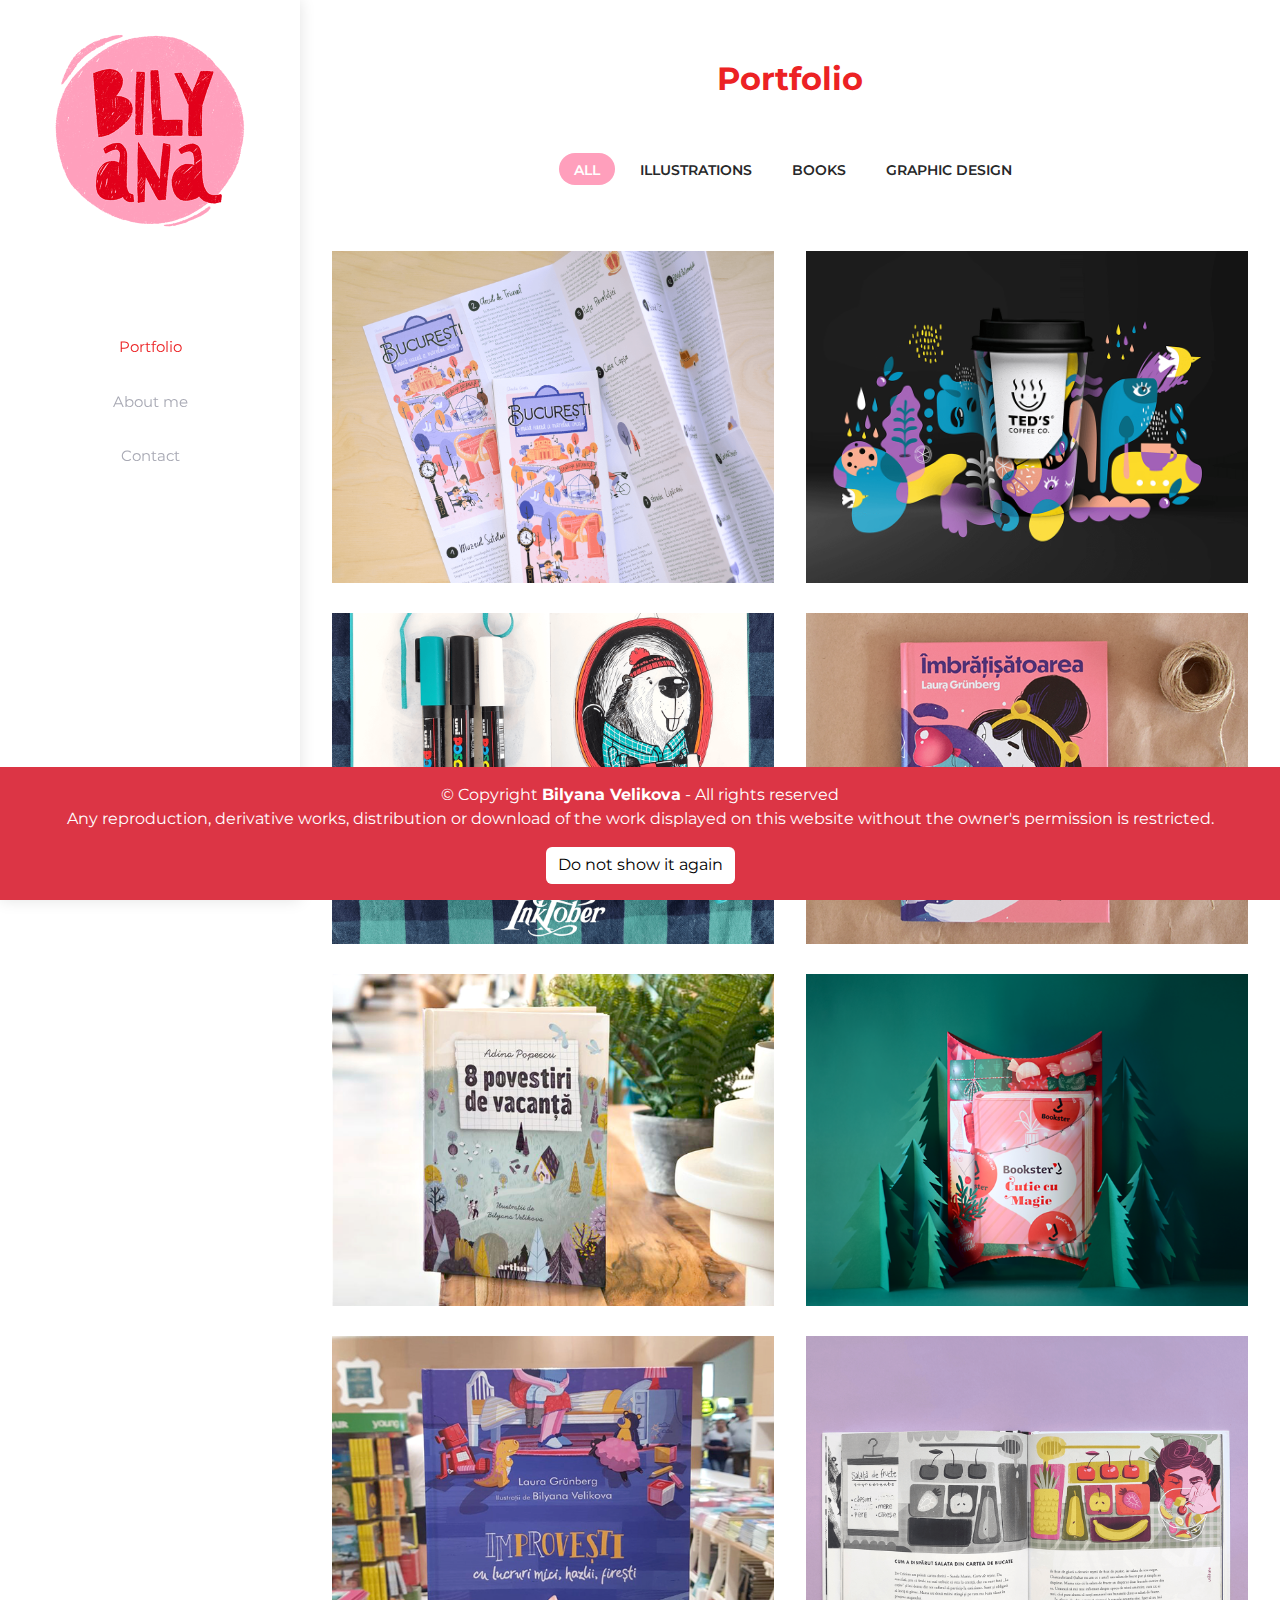
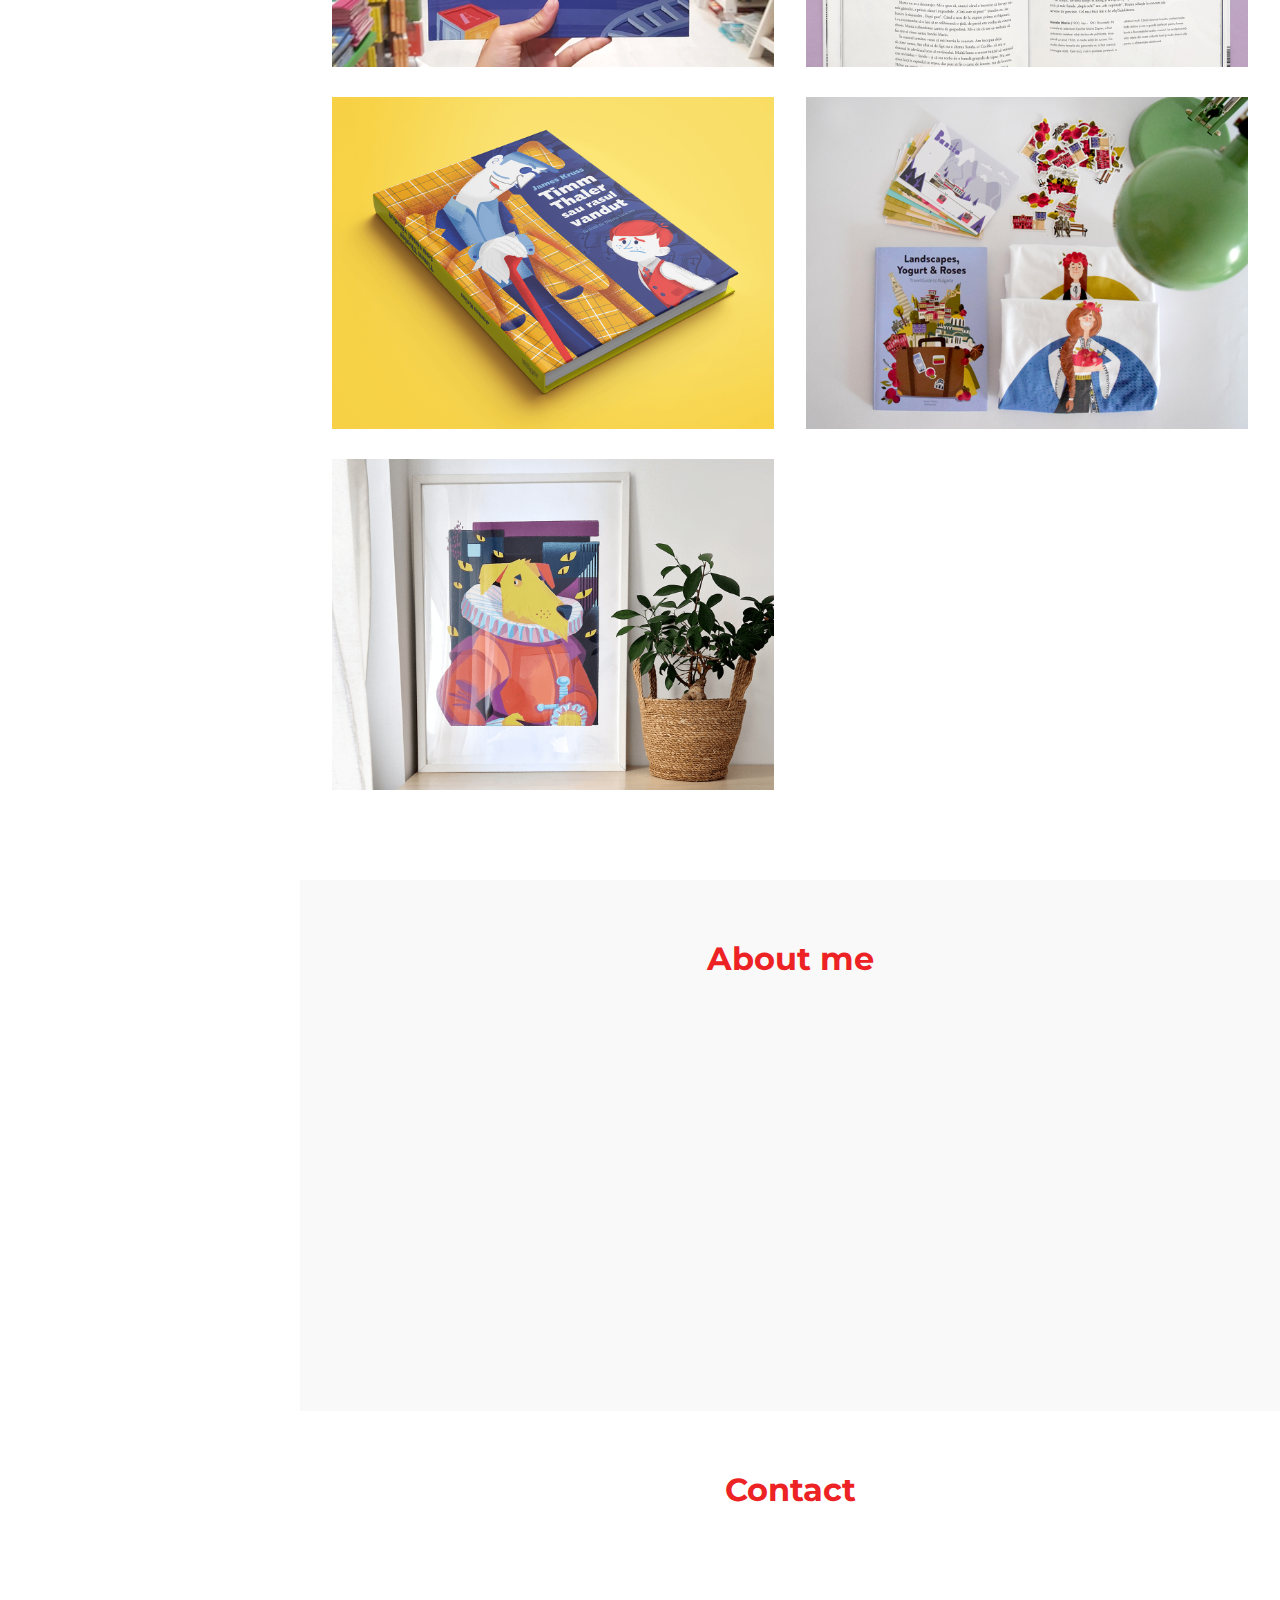
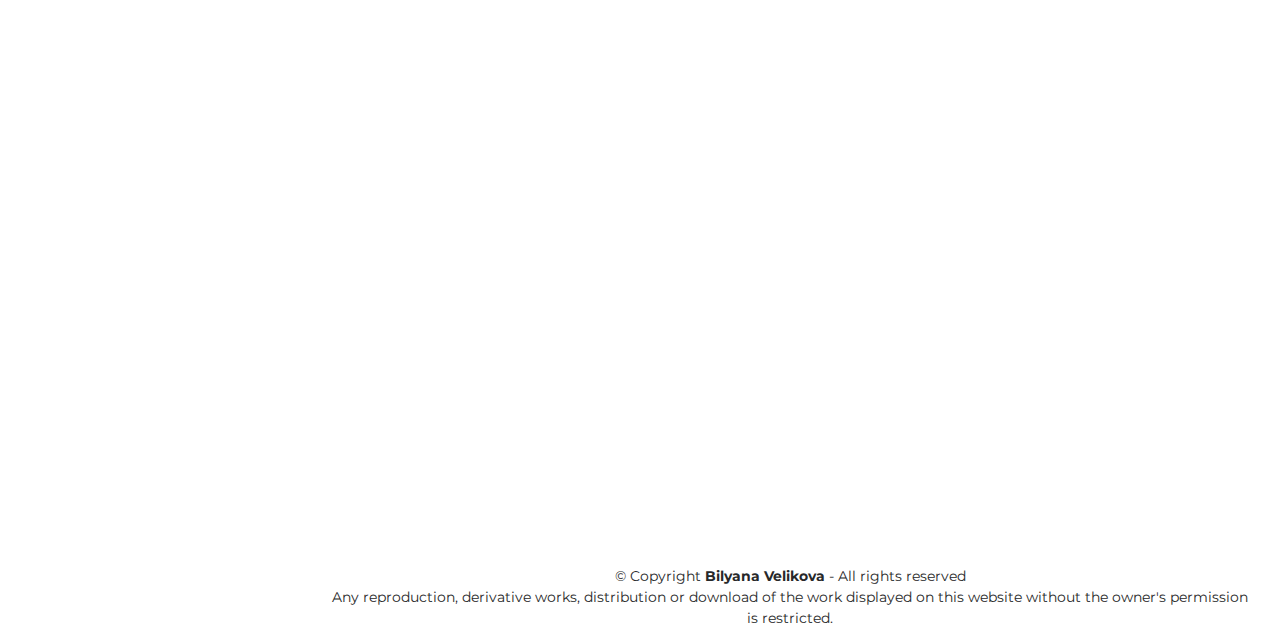
==== commit 1bcd6843: "clean http" ====
--- a/index.html
+++ b/index.html
@@ -8,7 +8,7 @@
     <meta property="og:title" content="bilillustrations">
     <meta property="og:description" content="Hi! I'm Bilyana a color matcher & shape drawer.">
     <meta property="og:image" content="app/assets/img/profile-img.png">
-    <meta property="og:url" content="http://bilillustrations.com">
+    <meta property="og:url" content="bilillustrations.com">
     <meta content="Hi! I'm Bilyana a color matcher & shape drawer." name="description">
 
     <!-- Favicons -->
--- a/app/assets/css/style.css
+++ b/app/assets/css/style.css
@@ -757,12 +757,3 @@
   }
 }
 
-::-moz-selection { /* Code for Firefox */
-  color: white;
-  background: #ff9fbc;
-}
-
-::selection {
-  color: white;
-  background: #ff9fbc;
-}--- a/app/assets/css/custom.css
+++ b/app/assets/css/custom.css
@@ -214,4 +214,14 @@
   
   .box:hover::after {
     right: 5px;
+  }
+
+  ::-moz-selection { /* Code for Firefox */
+    color: black;
+    background: var(--accent-background-color);
+  }
+  
+  ::selection {
+    color: black;
+    background: var(--accent-background-color);
   }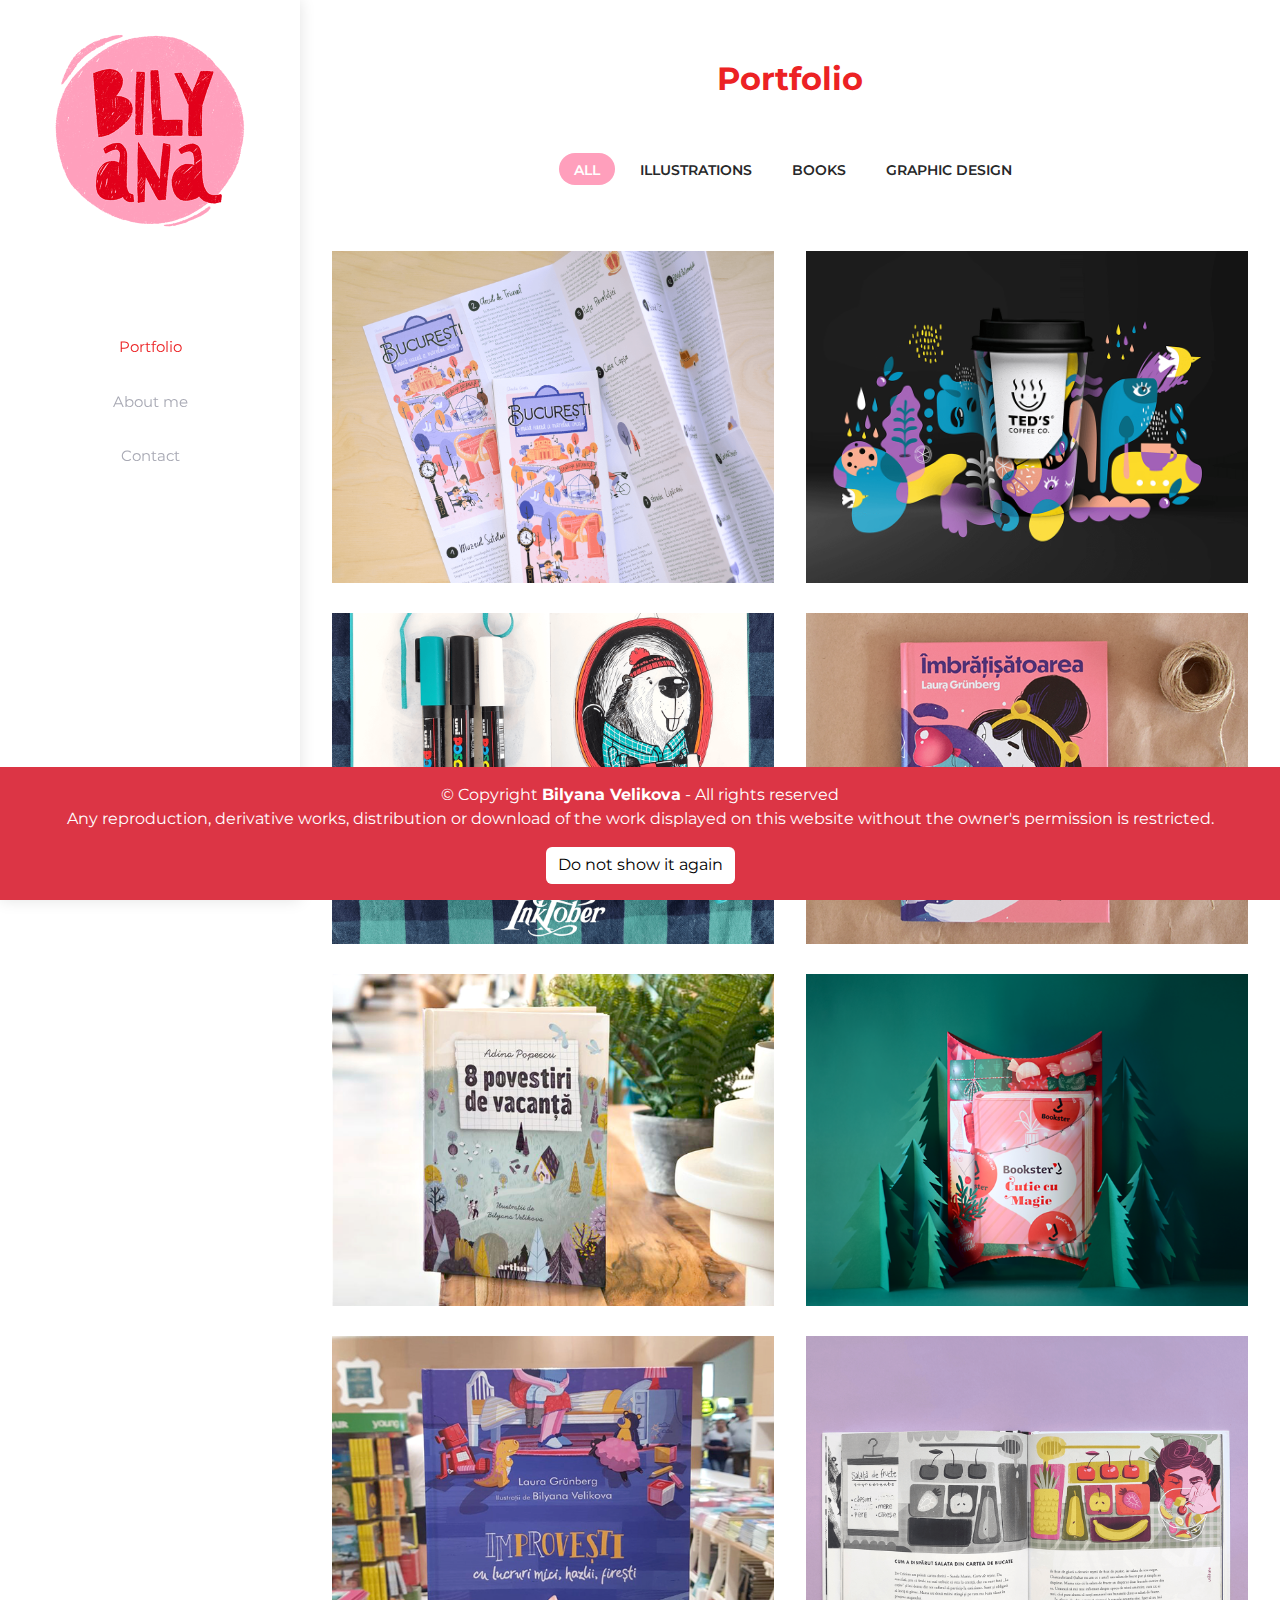
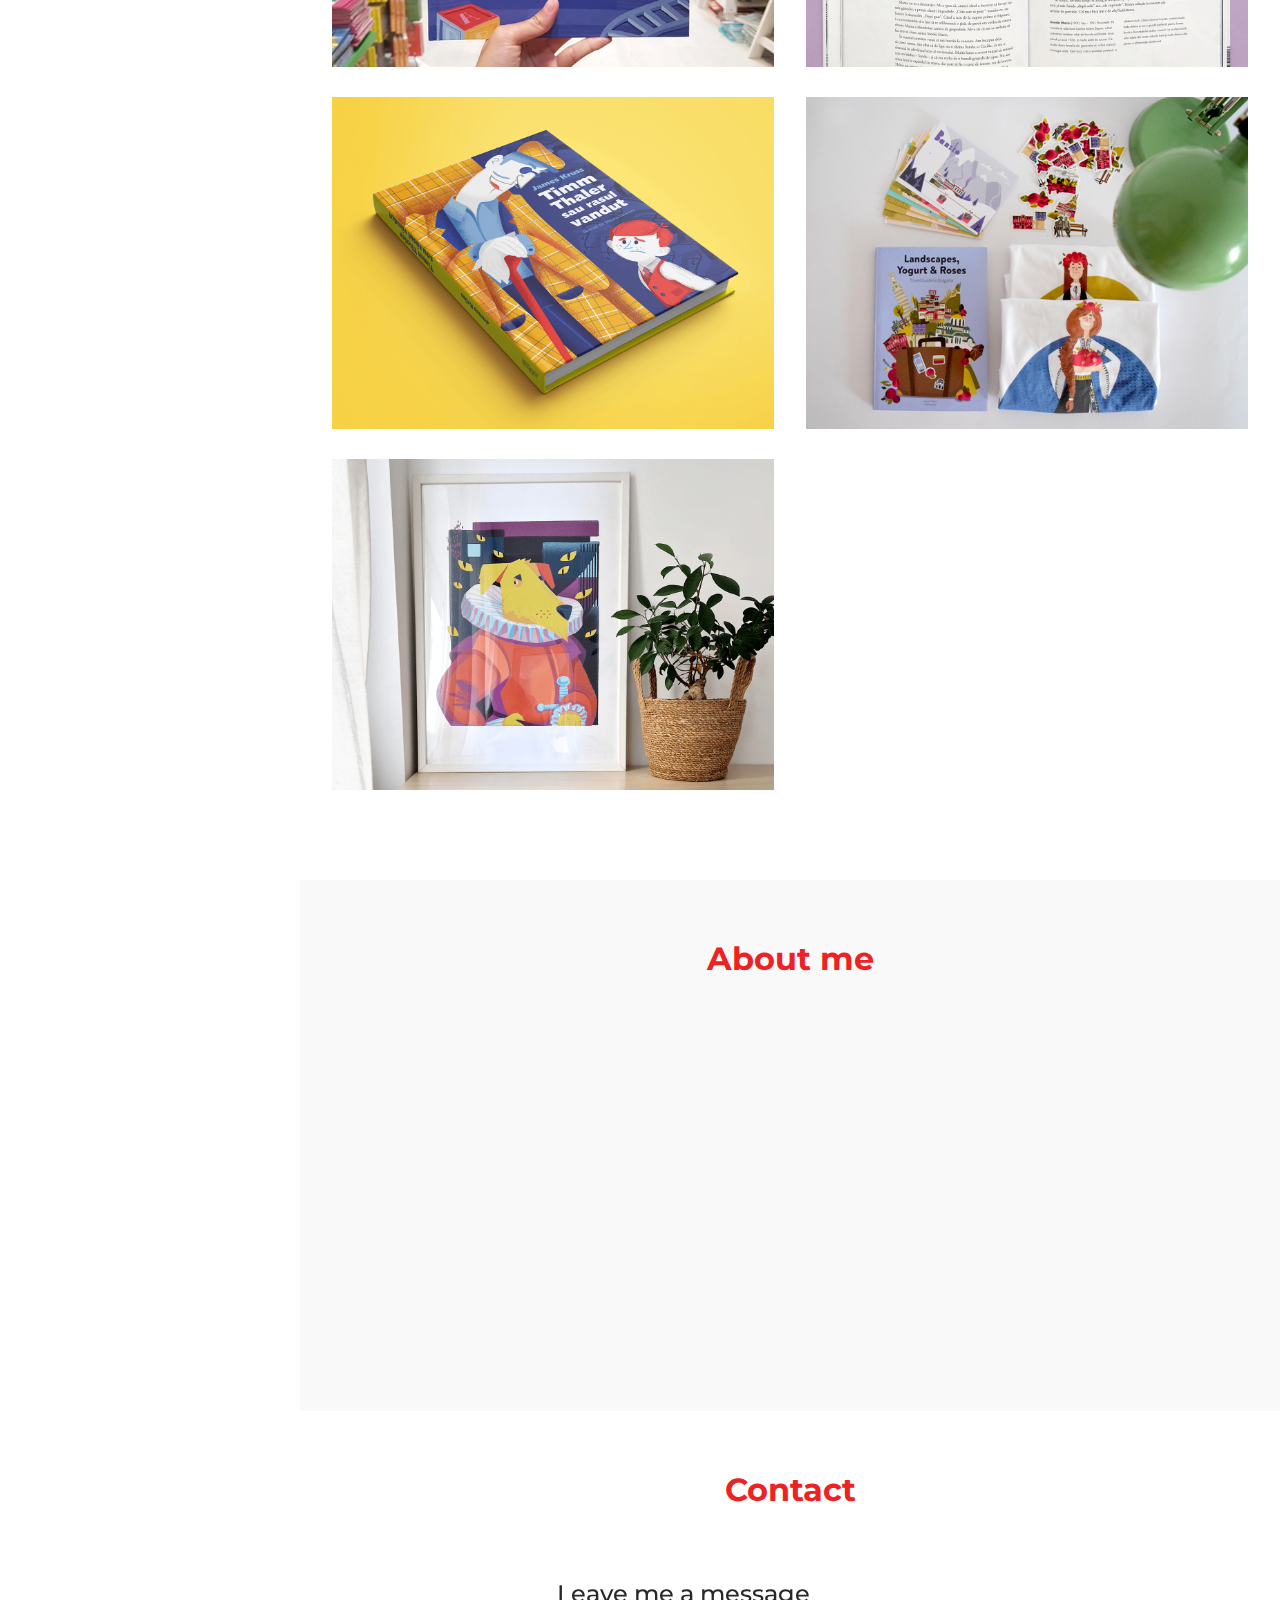
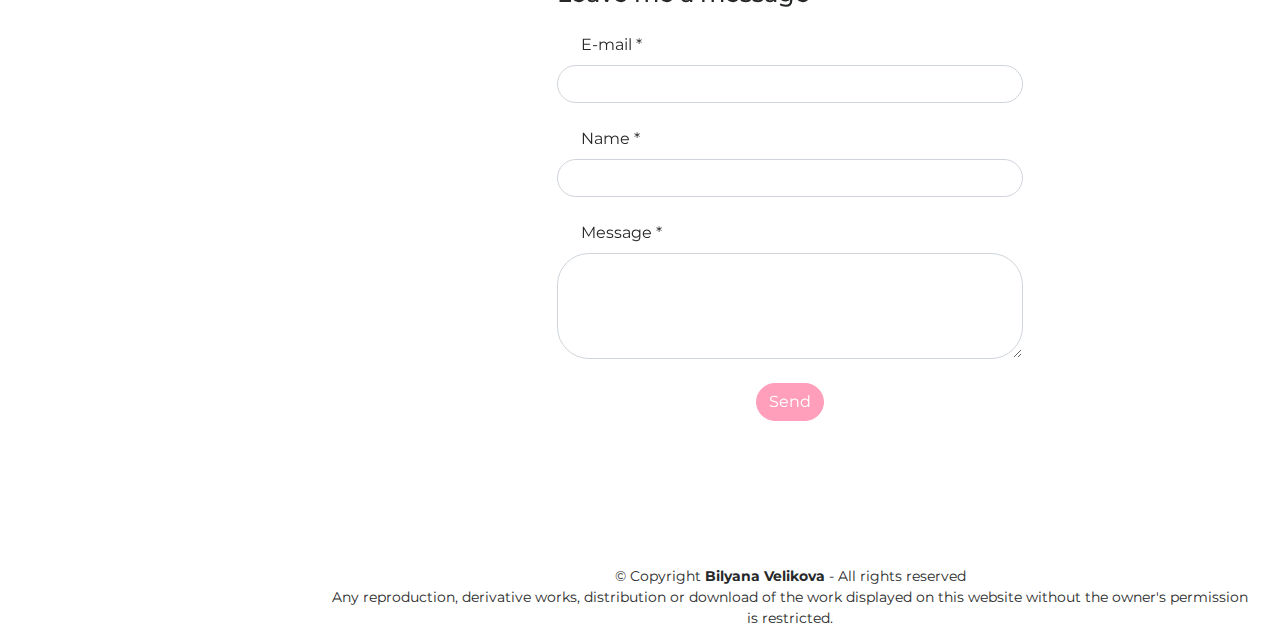
==== commit 6cf09b66: "fixed domains" ====
--- a/index.html
+++ b/index.html
@@ -8,7 +8,7 @@
     <meta property="og:title" content="bilillustrations">
     <meta property="og:description" content="Hi! I'm Bilyana a color matcher & shape drawer.">
     <meta property="og:image" content="app/assets/img/profile-img.png">
-    <meta property="og:url" content="bilillustrations.com">
+    <meta property="og:url" content="https://bilillustrations.com">
     <meta content="Hi! I'm Bilyana a color matcher & shape drawer." name="description">
 
     <!-- Favicons -->
